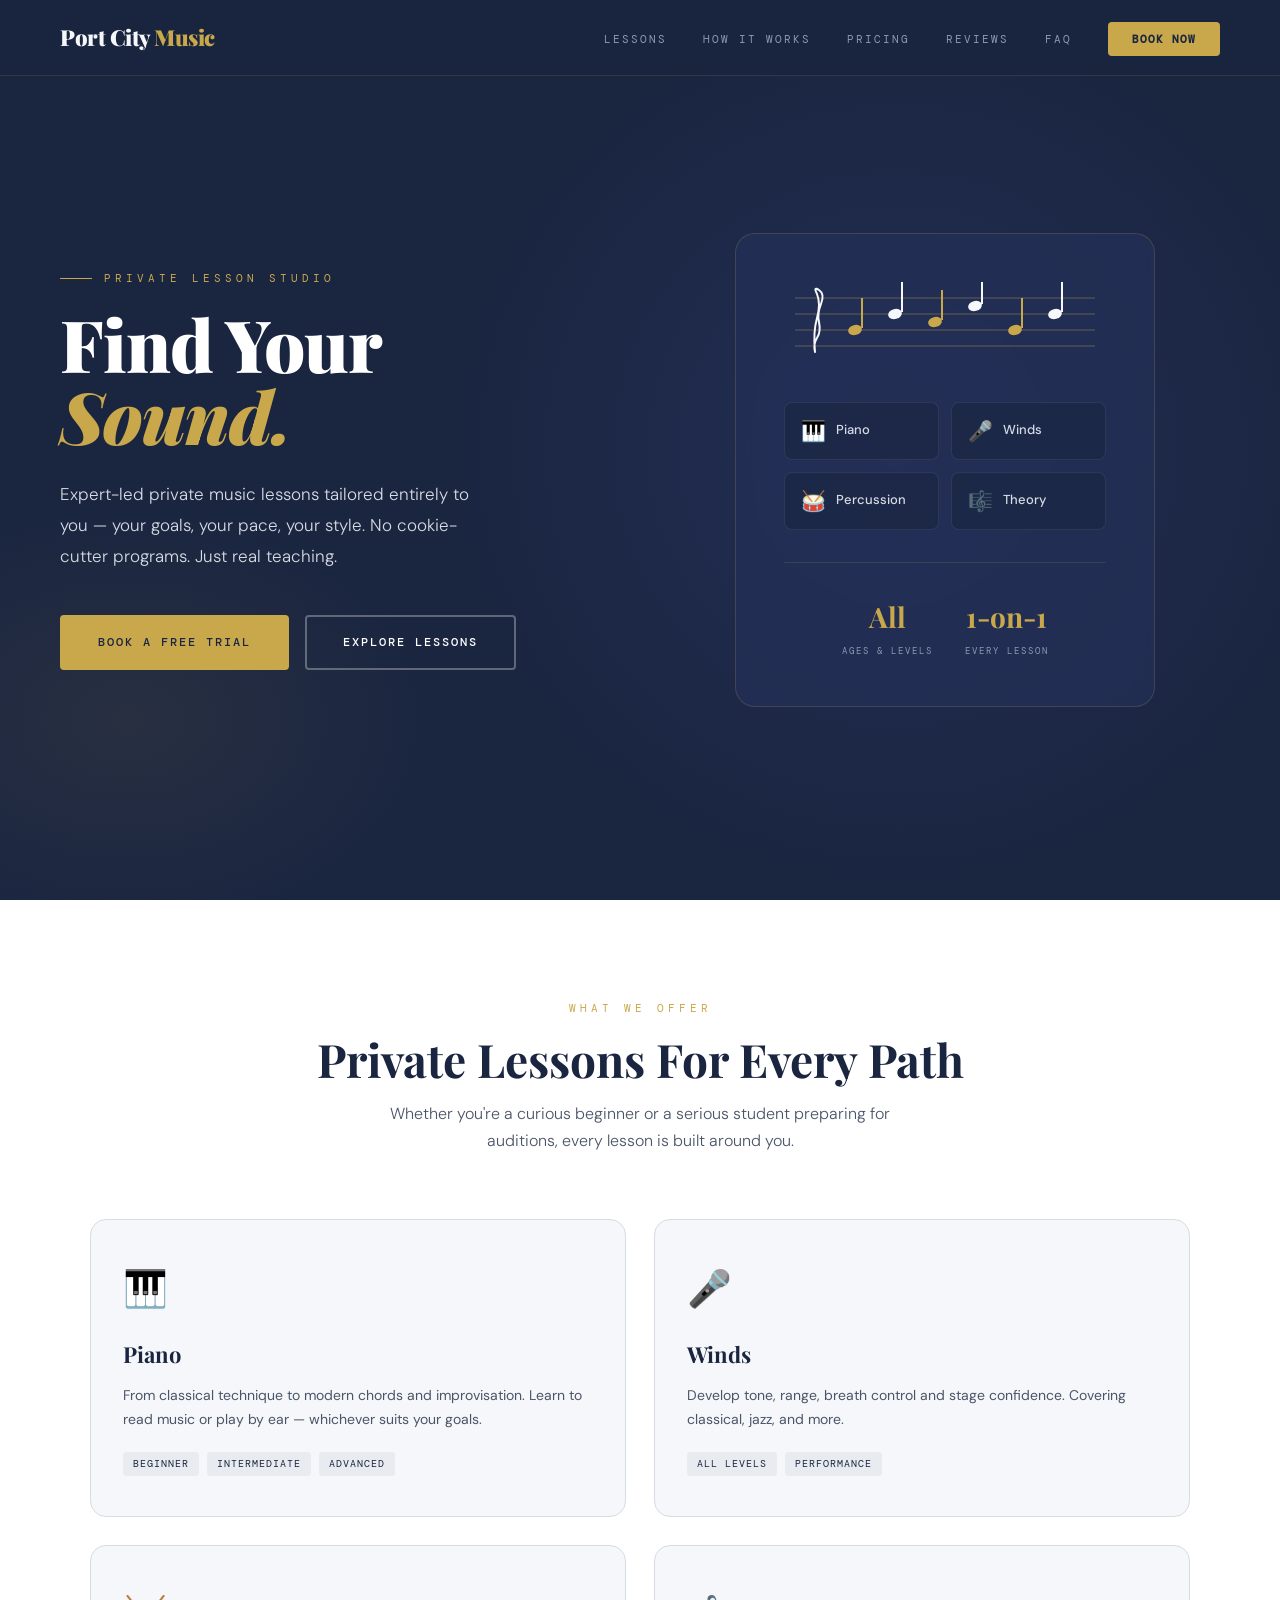
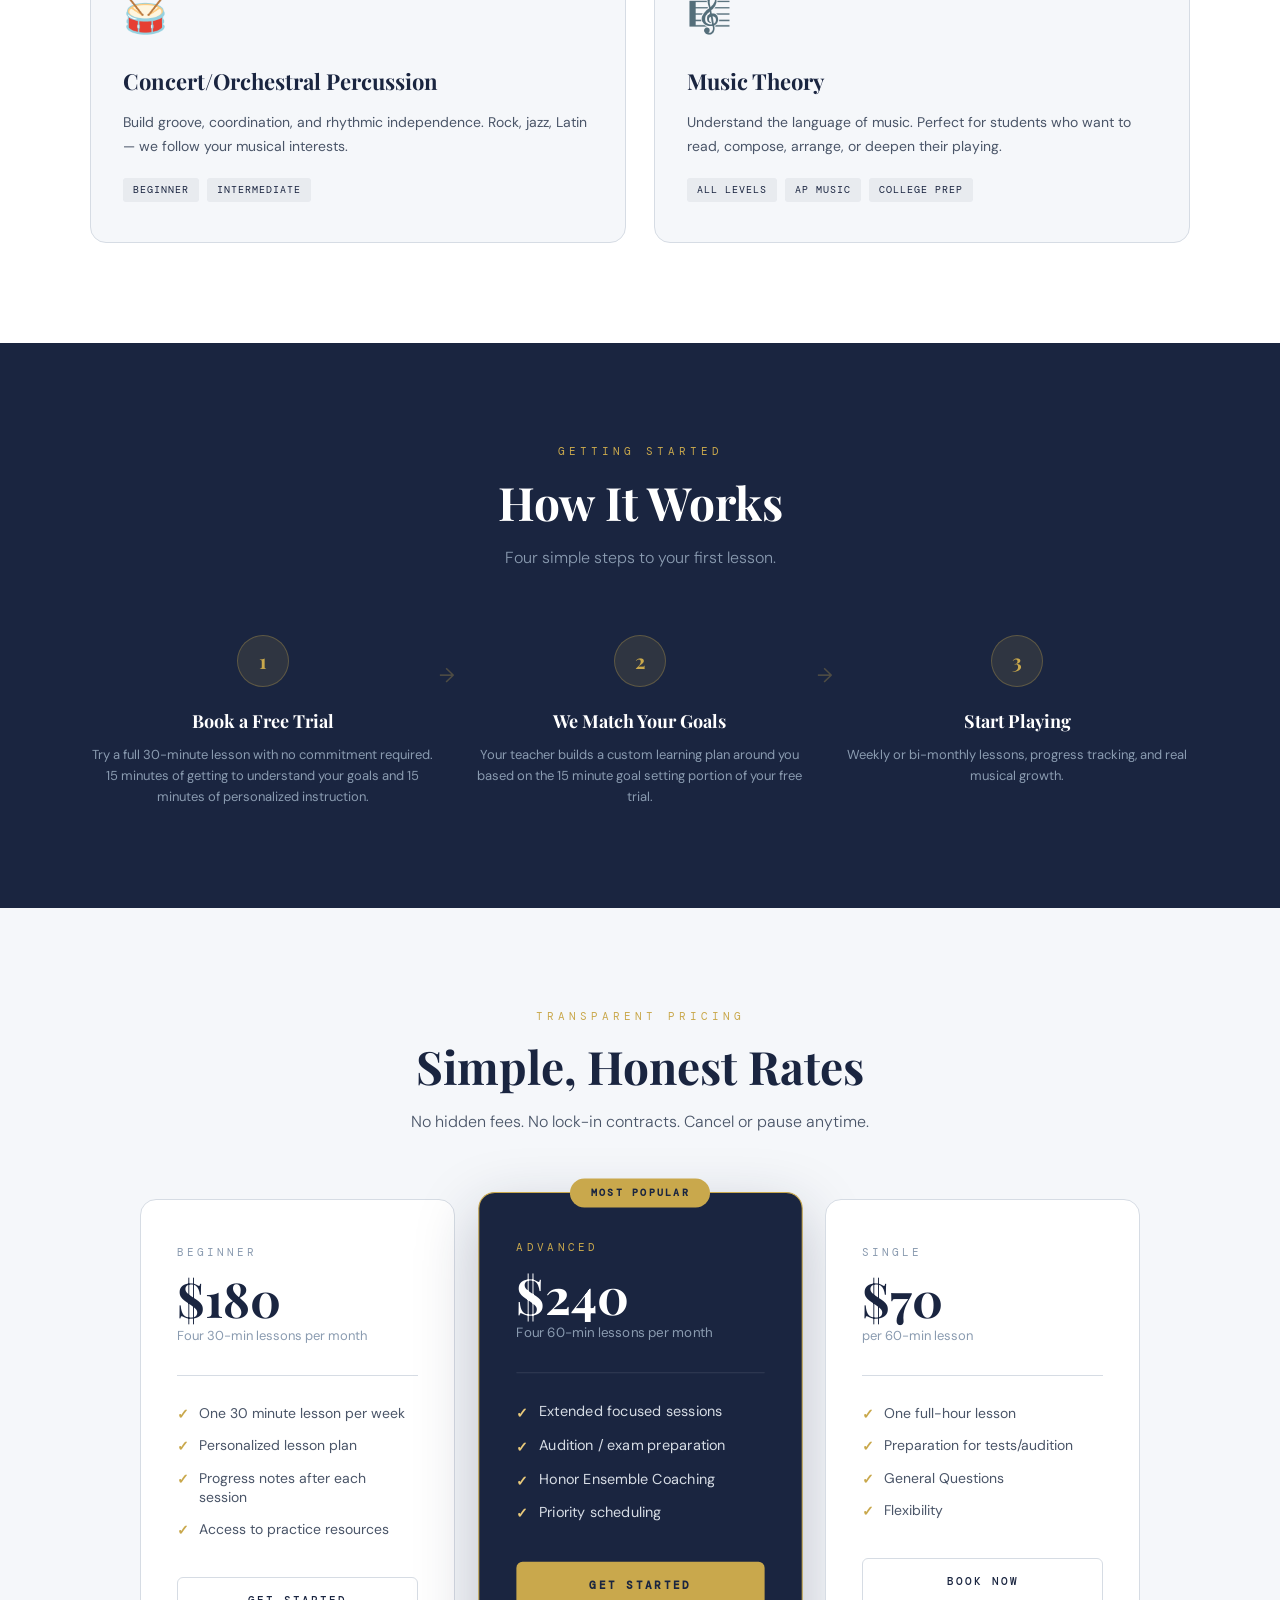
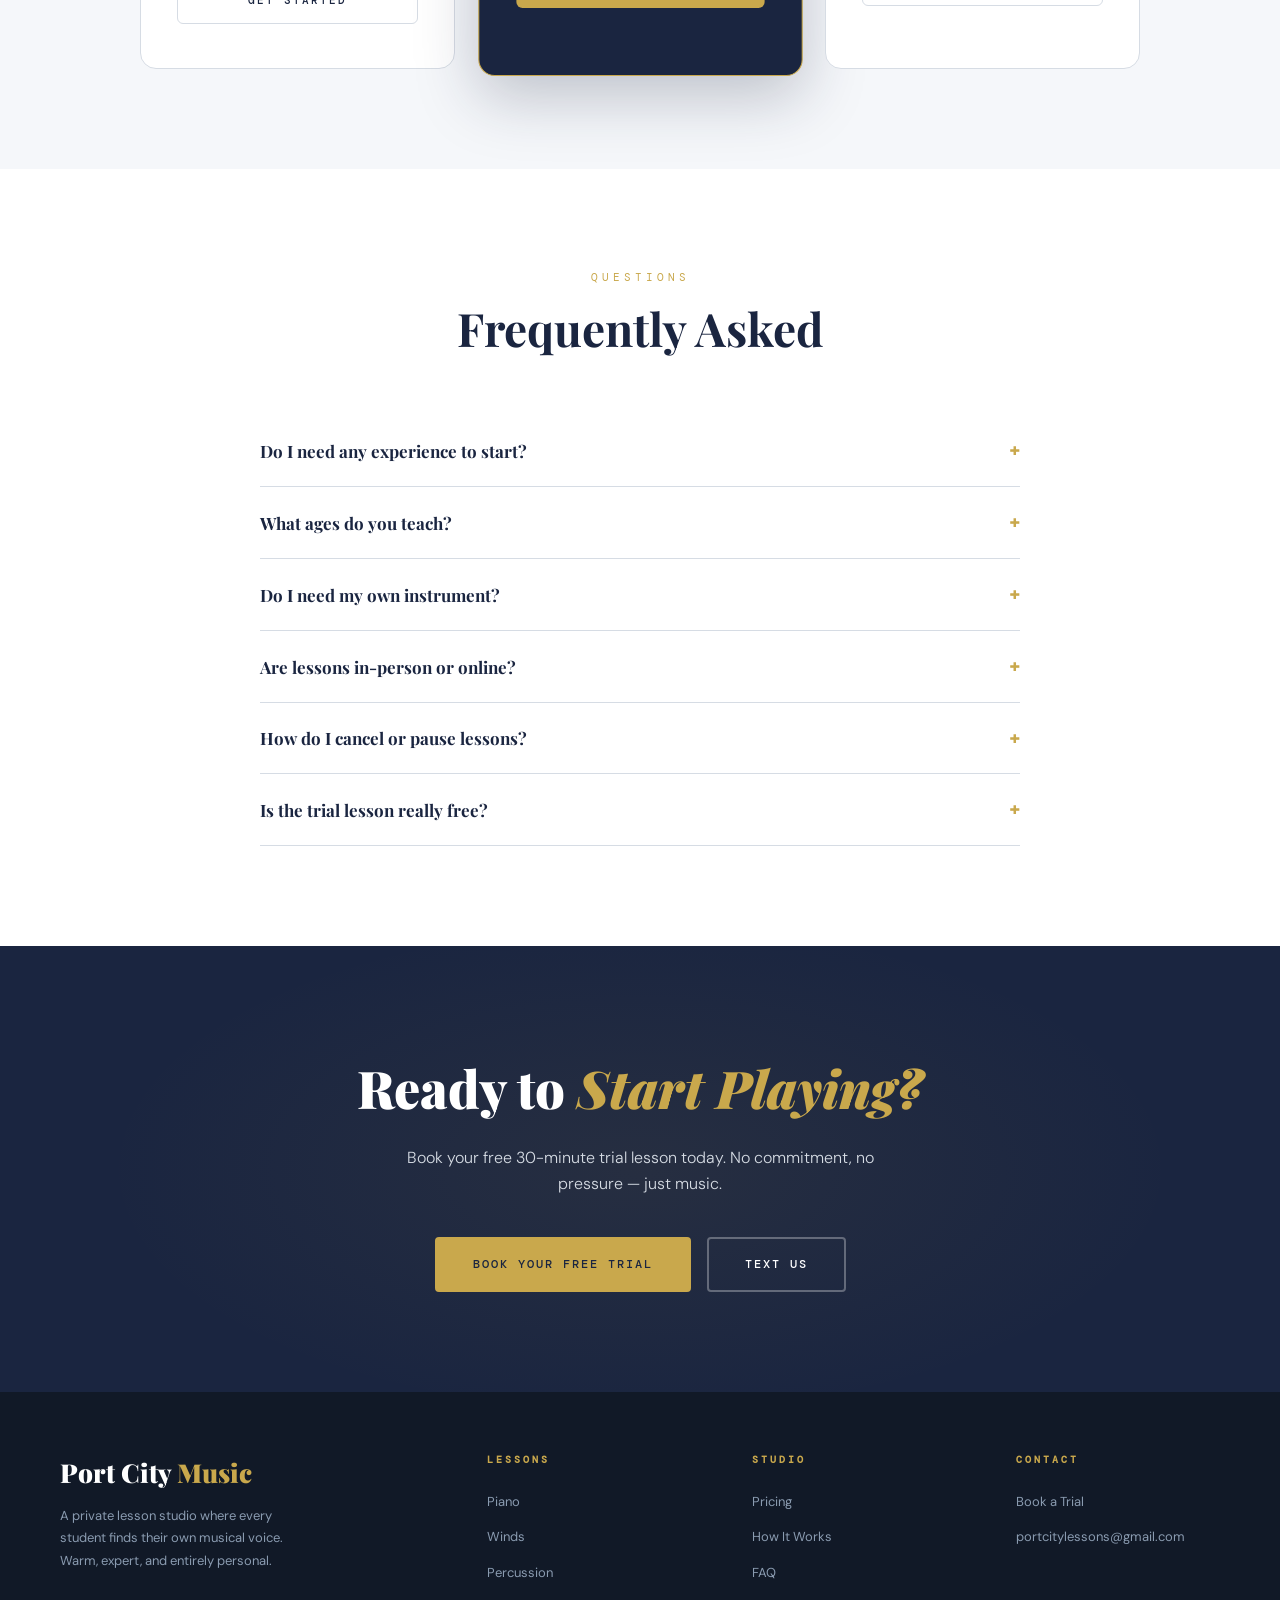
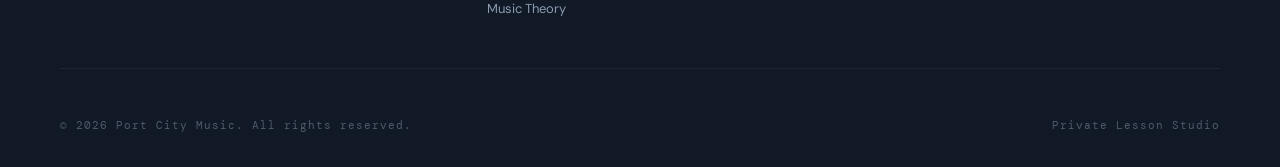
==== index.html @ c26173cb "Update booking link to absolute URL" ====
<!DOCTYPE html>
<html lang="en">
<head>
<meta charset="UTF-8">
<meta name="viewport" content="width=device-width, initial-scale=1.0">
<title>Port City Music — Private Lesson Studio</title>
<link href="https://fonts.googleapis.com/css2?family=Playfair+Display:ital,wght@0,400;0,700;0,900;1,400;1,700&family=DM+Sans:wght@300;400;500;600&family=DM+Mono:wght@400;500&display=swap" rel="stylesheet">
<style>
  :root {
    --navy:    #1A2540;
    --navy-mid:#243058;
    --charcoal:#2E3440;
    --gray:    #4A5568;
    --silver:  #8A9BB0;
    --smoke:   #D6DCE4;
    --white:   #F5F7FA;
    --pure:    #FFFFFF;
    --gold:    #C9A84C;
    --gold-lt: #E8C97A;
  }

  * { margin:0; padding:0; box-sizing:border-box; }

  html { scroll-behavior: smooth; }

  body {
    background: var(--white);
    color: var(--charcoal);
    font-family: 'DM Sans', sans-serif;
    line-height: 1.6;
    overflow-x: hidden;
  }

  /* ── NAV ── */
  nav {
    position: fixed;
    top: 0;
    left: 0;
    right: 0;
    z-index: 100;
    padding: 20px 60px;
    display: flex;
    align-items: center;
    justify-content: space-between;
    background: rgba(26,37,64,0.96);
    backdrop-filter: blur(12px);
    border-bottom: 1px solid rgba(201,168,76,0.15);
    transition: padding 0.3s;
  }

  .nav-logo {
    font-family: 'Playfair Display', serif;
    font-size: 22px;
    font-weight: 900;
    color: var(--white);
    text-decoration: none;
    letter-spacing: -0.5px;
  }

  .nav-logo span { color: var(--gold); }

  .nav-links {
    display: flex;
    gap: 36px;
    list-style: none;
  }

  .nav-links a {
    font-family: 'DM Mono', monospace;
    font-size: 11px;
    letter-spacing: 2px;
    text-transform: uppercase;
    color: var(--silver);
    text-decoration: none;
    transition: color 0.2s;
  }

  .nav-links a:hover { color: var(--gold); }

  .nav-cta {
    background: var(--gold);
    color: var(--navy) !important;
    padding: 10px 24px;
    border-radius: 4px;
    font-weight: 600 !important;
    letter-spacing: 1px !important;
    transition: background 0.2s !important;
  }

  .nav-cta:hover { background: var(--gold-lt) !important; color: var(--navy) !important; }

  /* ── HERO ── */
  .hero {
    min-height: 100vh;
    background: var(--navy);
    display: grid;
    grid-template-columns: 1fr 1fr;
    align-items: center;
    padding: 120px 60px 80px;
    position: relative;
    overflow: hidden;
    gap: 60px;
  }

  .hero::before {
    content: '';
    position: absolute;
    inset: 0;
    background:
      radial-gradient(ellipse 50% 70% at 70% 50%, rgba(36,48,88,0.9) 0%, transparent 70%),
      radial-gradient(ellipse 40% 40% at 10% 80%, rgba(201,168,76,0.08) 0%, transparent 60%);
    pointer-events: none;
  }

  .hero-content { position: relative; z-index: 2; }

  .hero-eyebrow {
    font-family: 'DM Mono', monospace;
    font-size: 11px;
    letter-spacing: 4px;
    text-transform: uppercase;
    color: var(--gold);
    margin-bottom: 20px;
    display: flex;
    align-items: center;
    gap: 12px;
  }

  .hero-eyebrow::before {
    content: '';
    display: inline-block;
    width: 32px;
    height: 1px;
    background: var(--gold);
  }

  .hero-title {
    font-family: 'Playfair Display', serif;
    font-size: 72px;
    font-weight: 900;
    color: var(--pure);
    line-height: 1.0;
    margin-bottom: 28px;
    letter-spacing: -1px;
  }

  .hero-title em {
    font-style: italic;
    color: var(--gold);
  }

  .hero-subtitle {
    font-size: 17px;
    color: var(--smoke);
    font-weight: 300;
    line-height: 1.8;
    margin-bottom: 44px;
    max-width: 420px;
  }

  .hero-buttons {
    display: flex;
    gap: 16px;
    align-items: center;
    flex-wrap: wrap;
  }

  .btn-primary {
    background: var(--gold);
    color: var(--navy);
    padding: 16px 36px;
    border-radius: 4px;
    font-family: 'DM Mono', monospace;
    font-size: 12px;
    letter-spacing: 2px;
    text-transform: uppercase;
    font-weight: 500;
    text-decoration: none;
    transition: all 0.2s;
    border: 2px solid var(--gold);
  }

  .btn-primary:hover {
    background: var(--gold-lt);
    border-color: var(--gold-lt);
    transform: translateY(-2px);
    box-shadow: 0 8px 24px rgba(201,168,76,0.3);
  }

  .btn-outline {
    background: transparent;
    color: var(--pure);
    padding: 16px 36px;
    border-radius: 4px;
    font-family: 'DM Mono', monospace;
    font-size: 12px;
    letter-spacing: 2px;
    text-transform: uppercase;
    font-weight: 500;
    text-decoration: none;
    border: 2px solid rgba(255,255,255,0.3);
    transition: all 0.2s;
  }

  .btn-outline:hover {
    border-color: var(--white);
    background: rgba(255,255,255,0.06);
  }

  /* Hero visual side */
  .hero-visual {
    position: relative;
    z-index: 2;
    display: flex;
    align-items: center;
    justify-content: center;
  }

  .hero-instrument-card {
    background: rgba(36,48,88,0.7);
    border: 1px solid rgba(201,168,76,0.2);
    border-radius: 20px;
    padding: 48px;
    backdrop-filter: blur(8px);
    text-align: center;
    max-width: 420px;
    width: 100%;
  }

  .staff-visual {
    margin: 0 auto 32px;
    width: 100%;
    max-width: 300px;
  }

  .instrument-list {
    display: grid;
    grid-template-columns: 1fr 1fr;
    gap: 12px;
    text-align: left;
  }

  .instrument-item {
    display: flex;
    align-items: center;
    gap: 10px;
    padding: 12px 16px;
    background: rgba(26,37,64,0.6);
    border-radius: 8px;
    border: 1px solid rgba(138,155,176,0.15);
  }

  .instrument-icon {
    font-size: 20px;
  }

  .instrument-name {
    font-family: 'DM Sans', sans-serif;
    font-size: 13px;
    font-weight: 500;
    color: var(--smoke);
  }

  .hero-stats {
    display: flex;
    gap: 32px;
    margin-top: 32px;
    padding-top: 32px;
    border-top: 1px solid rgba(201,168,76,0.15);
    justify-content: center;
  }

  .stat { text-align: center; }
  .stat-num {
    font-family: 'Playfair Display', serif;
    font-size: 28px;
    font-weight: 700;
    color: var(--gold);
  }
  .stat-label {
    font-family: 'DM Mono', monospace;
    font-size: 9px;
    letter-spacing: 2px;
    text-transform: uppercase;
    color: var(--silver);
    margin-top: 4px;
  }

  /* ── LESSONS SECTION ── */
  .lessons {
    padding: 100px 60px;
    background: var(--pure);
  }

  .section-header {
    text-align: center;
    margin-bottom: 64px;
  }

  .section-eyebrow {
    font-family: 'DM Mono', monospace;
    font-size: 11px;
    letter-spacing: 4px;
    text-transform: uppercase;
    color: var(--gold);
    margin-bottom: 16px;
  }

  .section-title {
    font-family: 'Playfair Display', serif;
    font-size: 46px;
    font-weight: 700;
    color: var(--navy);
    line-height: 1.1;
  }

  .section-sub {
    margin-top: 16px;
    font-size: 16px;
    color: var(--gray);
    font-weight: 300;
    max-width: 500px;
    margin-left: auto;
    margin-right: auto;
    line-height: 1.7;
  }

  .lessons-grid {
    display: grid;
    grid-template-columns: repeat(2, 1fr);
    gap: 28px;
    max-width: 1100px;
    margin: 0 auto;
  }

  .lesson-card {
    background: var(--white);
    border-radius: 16px;
    padding: 40px 32px;
    border: 1px solid var(--smoke);
    transition: all 0.3s;
    position: relative;
    overflow: hidden;
  }

  .lesson-card::before {
    content: '';
    position: absolute;
    top: 0;
    left: 0;
    right: 0;
    height: 3px;
    background: linear-gradient(90deg, var(--gold), var(--gold-lt));
    transform: scaleX(0);
    transition: transform 0.3s;
  }

  .lesson-card:hover::before { transform: scaleX(1); }
  .lesson-card:hover {
    box-shadow: 0 16px 48px rgba(26,37,64,0.12);
    transform: translateY(-4px);
  }

  .lesson-icon {
    font-size: 36px;
    margin-bottom: 20px;
    display: block;
  }

  .lesson-title {
    font-family: 'Playfair Display', serif;
    font-size: 22px;
    font-weight: 700;
    color: var(--navy);
    margin-bottom: 12px;
  }

  .lesson-desc {
    font-size: 14px;
    color: var(--gray);
    line-height: 1.7;
    margin-bottom: 20px;
  }

  .lesson-levels {
    display: flex;
    gap: 8px;
    flex-wrap: wrap;
  }

  .level-tag {
    font-family: 'DM Mono', monospace;
    font-size: 10px;
    letter-spacing: 1px;
    padding: 4px 10px;
    background: rgba(26,37,64,0.06);
    color: var(--navy);
    border-radius: 3px;
    text-transform: uppercase;
  }

  /* ── HOW IT WORKS ── */
  .how-it-works {
    background: var(--navy);
    padding: 100px 60px;
  }

  .steps-grid {
    display: grid;
    grid-template-columns: repeat(3, 1fr);
    gap: 32px;
    max-width: 1100px;
    margin: 0 auto;
  }

  .step {
    text-align: center;
    position: relative;
  }

  .step:not(:last-child)::after {
    content: '→';
    position: absolute;
    right: -20px;
    top: 24px;
    color: rgba(201,168,76,0.3);
    font-size: 20px;
  }

  .step-num {
    width: 52px;
    height: 52px;
    background: rgba(201,168,76,0.12);
    border: 1px solid rgba(201,168,76,0.3);
    border-radius: 50%;
    display: flex;
    align-items: center;
    justify-content: center;
    font-family: 'Playfair Display', serif;
    font-size: 20px;
    font-weight: 700;
    color: var(--gold);
    margin: 0 auto 20px;
  }

  .step-title {
    font-family: 'Playfair Display', serif;
    font-size: 18px;
    font-weight: 700;
    color: var(--pure);
    margin-bottom: 10px;
  }

  .step-desc {
    font-size: 13px;
    color: var(--silver);
    line-height: 1.6;
  }

  /* ── PRICING ── */
  .pricing {
    padding: 100px 60px;
    background: var(--white);
  }

  .pricing-grid {
    display: grid;
    grid-template-columns: repeat(3, 1fr);
    gap: 28px;
    max-width: 1000px;
    margin: 0 auto;
  }

  .pricing-card {
    border-radius: 16px;
    padding: 44px 36px;
    border: 1px solid var(--smoke);
    background: var(--pure);
    position: relative;
    transition: all 0.3s;
  }

  .pricing-card.featured {
    background: var(--navy);
    border-color: var(--gold);
    transform: scale(1.03);
    box-shadow: 0 20px 60px rgba(26,37,64,0.25);
  }

  .pricing-badge {
    position: absolute;
    top: -14px;
    left: 50%;
    transform: translateX(-50%);
    background: var(--gold);
    color: var(--navy);
    font-family: 'DM Mono', monospace;
    font-size: 10px;
    letter-spacing: 2px;
    text-transform: uppercase;
    padding: 6px 20px;
    border-radius: 20px;
    font-weight: 600;
    white-space: nowrap;
  }

  .pricing-tier {
    font-family: 'DM Mono', monospace;
    font-size: 11px;
    letter-spacing: 3px;
    text-transform: uppercase;
    margin-bottom: 12px;
  }

  .pricing-card:not(.featured) .pricing-tier { color: var(--silver); }
  .pricing-card.featured .pricing-tier { color: var(--gold); }

  .pricing-price {
    font-family: 'Playfair Display', serif;
    font-size: 48px;
    font-weight: 700;
    line-height: 1;
    margin-bottom: 4px;
  }

  .pricing-card:not(.featured) .pricing-price { color: var(--navy); }
  .pricing-card.featured .pricing-price { color: var(--pure); }

  .pricing-freq {
    font-size: 13px;
    color: var(--silver);
    margin-bottom: 28px;
  }

  .pricing-divider {
    height: 1px;
    margin-bottom: 28px;
  }

  .pricing-card:not(.featured) .pricing-divider { background: var(--smoke); }
  .pricing-card.featured .pricing-divider { background: rgba(255,255,255,0.1); }

  .pricing-features {
    list-style: none;
    margin-bottom: 36px;
    display: flex;
    flex-direction: column;
    gap: 12px;
  }

  .pricing-features li {
    font-size: 14px;
    display: flex;
    gap: 10px;
    align-items: flex-start;
    line-height: 1.4;
  }

  .pricing-card:not(.featured) .pricing-features li { color: var(--gray); }
  .pricing-card.featured .pricing-features li { color: var(--smoke); }

  .pricing-features li::before {
    content: '✓';
    font-weight: 600;
    flex-shrink: 0;
    margin-top: 1px;
  }

  .pricing-card:not(.featured) .pricing-features li::before { color: var(--gold); }
  .pricing-card.featured .pricing-features li::before { color: var(--gold-lt); }

  .btn-pricing-primary {
    display: block;
    text-align: center;
    background: var(--gold);
    color: var(--navy);
    padding: 14px;
    border-radius: 6px;
    font-family: 'DM Mono', monospace;
    font-size: 11px;
    letter-spacing: 2px;
    text-transform: uppercase;
    font-weight: 600;
    text-decoration: none;
    transition: all 0.2s;
  }

  .btn-pricing-primary:hover {
    background: var(--gold-lt);
    transform: translateY(-1px);
  }

  .btn-pricing-outline {
    display: block;
    text-align: center;
    background: transparent;
    color: var(--navy);
    padding: 14px;
    border-radius: 6px;
    border: 1.5px solid var(--smoke);
    font-family: 'DM Mono', monospace;
    font-size: 11px;
    letter-spacing: 2px;
    text-transform: uppercase;
    font-weight: 500;
    text-decoration: none;
    transition: all 0.2s;
  }

  .btn-pricing-outline:hover { border-color: var(--navy); }

  /* ── TESTIMONIALS ── */
  .testimonials {
    background: var(--charcoal);
    padding: 100px 60px;
  }

  .testimonials-grid {
    display: grid;
    grid-template-columns: repeat(3, 1fr);
    gap: 24px;
    max-width: 1100px;
    margin: 0 auto;
  }

  .testimonial {
    background: rgba(255,255,255,0.04);
    border: 1px solid rgba(255,255,255,0.08);
    border-radius: 12px;
    padding: 36px;
  }

  .testimonial-stars {
    color: var(--gold);
    font-size: 14px;
    letter-spacing: 2px;
    margin-bottom: 16px;
  }

  .testimonial-quote {
    font-family: 'Playfair Display', serif;
    font-size: 16px;
    font-style: italic;
    color: var(--smoke);
    line-height: 1.7;
    margin-bottom: 24px;
  }

  .testimonial-author {
    display: flex;
    align-items: center;
    gap: 12px;
  }

  .author-avatar {
    width: 40px;
    height: 40px;
    border-radius: 50%;
    background: rgba(201,168,76,0.2);
    display: flex;
    align-items: center;
    justify-content: center;
    font-family: 'Playfair Display', serif;
    font-size: 16px;
    font-weight: 700;
    color: var(--gold);
    flex-shrink: 0;
  }

  .author-name {
    font-size: 14px;
    font-weight: 600;
    color: var(--pure);
  }

  .author-sub {
    font-size: 12px;
    color: var(--silver);
    margin-top: 2px;
  }

  /* ── FAQ ── */
  .faq {
    padding: 100px 60px;
    background: var(--pure);
  }

  .faq-grid {
    max-width: 760px;
    margin: 0 auto;
    display: flex;
    flex-direction: column;
    gap: 2px;
  }

  .faq-item {
    border-bottom: 1px solid var(--smoke);
  }

  .faq-q {
    padding: 20px 0;
    font-family: 'Playfair Display', serif;
    font-size: 17px;
    font-weight: 700;
    color: var(--navy);
    cursor: pointer;
    display: flex;
    justify-content: space-between;
    align-items: center;
    gap: 16px;
    user-select: none;
  }

  .faq-q .toggle {
    font-family: 'DM Mono', monospace;
    font-size: 18px;
    color: var(--gold);
    flex-shrink: 0;
    transition: transform 0.2s;
  }

  .faq-a {
    font-size: 14px;
    color: var(--gray);
    line-height: 1.8;
    padding-bottom: 20px;
    display: none;
  }

  .faq-item.open .faq-a { display: block; }
  .faq-item.open .toggle { transform: rotate(45deg); }

  /* ── CTA BANNER ── */
  .cta-banner {
    background: var(--navy);
    padding: 100px 60px;
    text-align: center;
    position: relative;
    overflow: hidden;
  }

  .cta-banner::before {
    content: '';
    position: absolute;
    inset: 0;
    background: radial-gradient(ellipse 60% 80% at 50% 50%, rgba(201,168,76,0.07) 0%, transparent 70%);
  }

  .cta-banner h2 {
    font-family: 'Playfair Display', serif;
    font-size: 52px;
    font-weight: 900;
    color: var(--pure);
    margin-bottom: 16px;
    position: relative;
    z-index: 2;
  }

  .cta-banner h2 em { color: var(--gold); font-style: italic; }

  .cta-banner p {
    font-size: 16px;
    color: var(--smoke);
    font-weight: 300;
    margin-bottom: 40px;
    position: relative;
    z-index: 2;
    max-width: 480px;
    margin-left: auto;
    margin-right: auto;
  }

  .cta-banner .cta-buttons {
    display: flex;
    gap: 16px;
    justify-content: center;
    position: relative;
    z-index: 2;
    flex-wrap: wrap;
  }

  /* ── FOOTER ── */
  footer {
    background: #111927;
    padding: 60px 60px 32px;
  }

  .footer-top {
    display: grid;
    grid-template-columns: 1.8fr 1fr 1fr 1fr;
    gap: 60px;
    margin-bottom: 48px;
    padding-bottom: 48px;
    border-bottom: 1px solid rgba(255,255,255,0.06);
  }

  .footer-brand h3 {
    font-family: 'Playfair Display', serif;
    font-size: 26px;
    font-weight: 900;
    color: var(--pure);
    margin-bottom: 12px;
  }

  .footer-brand h3 span { color: var(--gold); }

  .footer-brand p {
    font-size: 13px;
    color: var(--silver);
    line-height: 1.7;
    margin-bottom: 20px;
    max-width: 260px;
  }

  .footer-socials {
    display: flex;
    gap: 12px;
  }

  .social-link {
    width: 36px;
    height: 36px;
    background: rgba(255,255,255,0.05);
    border: 1px solid rgba(255,255,255,0.08);
    border-radius: 6px;
    display: flex;
    align-items: center;
    justify-content: center;
    font-size: 14px;
    text-decoration: none;
    transition: all 0.2s;
    color: var(--silver);
  }

  .social-link:hover {
    background: var(--gold);
    border-color: var(--gold);
    color: var(--navy);
  }

  .footer-col h4 {
    font-family: 'DM Mono', monospace;
    font-size: 10px;
    letter-spacing: 3px;
    text-transform: uppercase;
    color: var(--gold);
    margin-bottom: 20px;
  }

  .footer-col ul {
    list-style: none;
    display: flex;
    flex-direction: column;
    gap: 10px;
  }

  .footer-col ul a {
    font-size: 13px;
    color: var(--silver);
    text-decoration: none;
    transition: color 0.2s;
  }

  .footer-col ul a:hover { color: var(--pure); }

  .footer-bottom {
    display: flex;
    justify-content: space-between;
    align-items: center;
    font-family: 'DM Mono', monospace;
    font-size: 11px;
    color: rgba(138,155,176,0.5);
    letter-spacing: 1px;
  }
</style>
</head>
<body>

<!-- NAV -->
<nav>
  <a class="nav-logo" href="/">Port City <span>Music</span></a>
  <ul class="nav-links">
    <li><a href="#lessons">Lessons</a></li>
    <li><a href="#how">How It Works</a></li>
    <li><a href="#pricing">Pricing</a></li>
    <li><a href="#testimonials">Reviews</a></li>
    <li><a href="#faq">FAQ</a></li>
    <li><a href="booking.html" class="nav-cta">Book Now</a></li>
  </ul>
</nav>

<!-- HERO -->
<section class="hero">
  <div class="hero-content">
    <div class="hero-eyebrow">Private Lesson Studio</div>
    <h1 class="hero-title">Find Your<br><em>Sound.</em></h1>
    <p class="hero-subtitle">
      Expert-led private music lessons tailored entirely to you — your goals, your pace, your style. No cookie-cutter programs. Just real teaching.
    </p>
    <div class="hero-buttons">
      <a href="/booking" class="btn-primary">Book a Free Trial</a>
      <a href="#lessons" class="btn-outline">Explore Lessons</a>
    </div>
  </div>

  <div class="hero-visual">
    <div class="hero-instrument-card">
      <svg class="staff-visual" viewBox="0 0 300 80" fill="none">
        <line x1="0" y1="16" x2="300" y2="16" stroke="#C9A84C" stroke-width="1" opacity="0.4"/>
        <line x1="0" y1="32" x2="300" y2="32" stroke="#C9A84C" stroke-width="1" opacity="0.4"/>
        <line x1="0" y1="48" x2="300" y2="48" stroke="#C9A84C" stroke-width="1" opacity="0.4"/>
        <line x1="0" y1="64" x2="300" y2="64" stroke="#C9A84C" stroke-width="1" opacity="0.4"/>
        <!-- Treble clef simplified -->
        <path d="M20 70 Q18 50 22 36 Q26 22 22 12 Q18 4 24 8 Q30 12 26 22 Q22 32 24 40 Q26 50 22 56 Q18 62 20 70" stroke="#F5F7FA" stroke-width="2" fill="none" stroke-linecap="round"/>
        <!-- Notes -->
        <ellipse cx="60" cy="48" rx="7" ry="5" fill="#C9A84C" transform="rotate(-15 60 48)"/>
        <line x1="67" y1="46" x2="67" y2="16" stroke="#C9A84C" stroke-width="2"/>
        <ellipse cx="100" cy="32" rx="7" ry="5" fill="#F5F7FA" transform="rotate(-15 100 32)"/>
        <line x1="107" y1="30" x2="107" y2="0" stroke="#F5F7FA" stroke-width="2"/>
        <ellipse cx="140" cy="40" rx="7" ry="5" fill="#C9A84C" transform="rotate(-15 140 40)"/>
        <line x1="147" y1="38" x2="147" y2="8" stroke="#C9A84C" stroke-width="2"/>
        <ellipse cx="180" cy="24" rx="7" ry="5" fill="#F5F7FA" transform="rotate(-15 180 24)"/>
        <line x1="187" y1="22" x2="187" y2="-8" stroke="#F5F7FA" stroke-width="2"/>
        <ellipse cx="220" cy="48" rx="7" ry="5" fill="#C9A84C" transform="rotate(-15 220 48)"/>
        <line x1="227" y1="46" x2="227" y2="16" stroke="#C9A84C" stroke-width="2"/>
        <ellipse cx="260" cy="32" rx="7" ry="5" fill="#F5F7FA" transform="rotate(-15 260 32)"/>
        <line x1="267" y1="30" x2="267" y2="0" stroke="#F5F7FA" stroke-width="2"/>
      </svg>

      <div class="instrument-list">
        <div class="instrument-item"><span class="instrument-icon">🎹</span><span class="instrument-name">Piano</span></div>
        <div class="instrument-item"><span class="instrument-icon">🎤</span><span class="instrument-name">Winds</span></div>
        <div class="instrument-item"><span class="instrument-icon">🥁</span><span class="instrument-name">Percussion</span></div>
        <div class="instrument-item"><span class="instrument-icon">🎼</span><span class="instrument-name">Theory</span></div>
      </div>

      <div class="hero-stats">
        <div class="stat">
          <div class="stat-num">All</div>
          <div class="stat-label">Ages & Levels</div>
        </div>
        <div class="stat">
          <div class="stat-num">1-on-1</div>
          <div class="stat-label">Every Lesson</div>
        </div>
      </div>
    </div>
  </div>
</section>

<!-- LESSONS -->
<section id="lessons" class="lessons">
  <div class="section-header">
    <div class="section-eyebrow">What we offer</div>
    <h2 class="section-title">Private Lessons For Every Path</h2>
    <p class="section-sub">Whether you're a curious beginner or a serious student preparing for auditions, every lesson is built around you.</p>
  </div>

  <div class="lessons-grid">
    <div class="lesson-card">
      <span class="lesson-icon">🎹</span>
      <div class="lesson-title">Piano</div>
      <p class="lesson-desc">From classical technique to modern chords and improvisation. Learn to read music or play by ear — whichever suits your goals.</p>
      <div class="lesson-levels">
        <span class="level-tag">Beginner</span>
        <span class="level-tag">Intermediate</span>
        <span class="level-tag">Advanced</span>
      </div>
    </div>
    <div class="lesson-card">
      <span class="lesson-icon">🎤</span>
      <div class="lesson-title">Winds</div>
      <p class="lesson-desc">Develop tone, range, breath control and stage confidence. Covering classical, jazz, and more.</p>
      <div class="lesson-levels">
        <span class="level-tag">All Levels</span>
        <span class="level-tag">Performance</span>
      </div>
    </div>
    <div class="lesson-card">
      <span class="lesson-icon">🥁</span>
      <div class="lesson-title">Concert/Orchestral Percussion</div>
      <p class="lesson-desc">Build groove, coordination, and rhythmic independence. Rock, jazz, Latin — we follow your musical interests.</p>
      <div class="lesson-levels">
        <span class="level-tag">Beginner</span>
        <span class="level-tag">Intermediate</span>
      </div>
    </div>
    <div class="lesson-card">
      <span class="lesson-icon">🎼</span>
      <div class="lesson-title">Music Theory</div>
      <p class="lesson-desc">Understand the language of music. Perfect for students who want to read, compose, arrange, or deepen their playing.</p>
      <div class="lesson-levels">
        <span class="level-tag">All Levels</span>
        <span class="level-tag">AP Music</span>
        <span class="level-tag">College Prep</span>
      </div>
    </div>
  </div>
</section>

<!-- HOW IT WORKS -->
<section id="how" class="how-it-works">
  <div class="section-header">
    <div class="section-eyebrow" style="color:var(--gold);">Getting started</div>
    <h2 class="section-title" style="color:var(--pure);">How It Works</h2>
    <p class="section-sub" style="color:var(--silver);">Four simple steps to your first lesson.</p>
  </div>

  <div class="steps-grid">
    <div class="step">
      <div class="step-num">1</div>
      <div class="step-title">Book a Free Trial</div>
      <p class="step-desc">Try a full 30-minute lesson with no commitment required. 15 minutes of getting to understand your goals and 15 minutes of personalized instruction.</p>
    </div>
    <div class="step">
      <div class="step-num">2</div>
      <div class="step-title">We Match Your Goals</div>
      <p class="step-desc">Your teacher builds a custom learning plan around you based on the 15 minute goal setting portion of your free trial.</p>
    </div>
    <div class="step">
      <div class="step-num">3</div>
      <div class="step-title">Start Playing</div>
      <p class="step-desc">Weekly or bi-monthly lessons, progress tracking, and real musical growth.</p>
    </div>
  </div>
</section>

<!-- PRICING -->
<section id="pricing" class="pricing">
  <div class="section-header">
    <div class="section-eyebrow">Transparent pricing</div>
    <h2 class="section-title">Simple, Honest Rates</h2>
    <p class="section-sub">No hidden fees. No lock-in contracts. Cancel or pause anytime.</p>
  </div>

  <div class="pricing-grid">
    <div class="pricing-card">
      <div class="pricing-tier">Beginner</div>
      <div class="pricing-price">$180</div>
      <div class="pricing-freq">Four 30-min lessons per month</div>
      <div class="pricing-divider"></div>
      <ul class="pricing-features">
        <li>One 30 minute lesson per week</li>
        <li>Personalized lesson plan</li>
        <li>Progress notes after each session</li>
        <li>Access to practice resources</li>
      </ul>
      <a href="file:///Users/karludang/Desktop/UM%20Brand%20and%20Marketing/files/udang-music-booking.html" class="btn-pricing-outline">Get Started</a>
    </div>

    <div class="pricing-card featured">
      <div class="pricing-badge">Most Popular</div>
      <div class="pricing-tier">Advanced</div>
      <div class="pricing-price">$240</div>
      <div class="pricing-freq">Four 60-min lessons per month</div>
      <div class="pricing-divider"></div>
      <ul class="pricing-features">
        <li>Extended focused sessions</li>
        <li>Audition / exam preparation</li>
        <li>Honor Ensemble Coaching</li>
        <li>Priority scheduling</li>
      </ul>
      <a href="file:///Users/karludang/Desktop/UM%20Brand%20and%20Marketing/files/udang-music-booking.html" class="btn-pricing-primary">Get Started</a>
    </div>

    <div class="pricing-card">
      
      <div class="pricing-tier">Single</div>
      <div class="pricing-price">$70</div>
      <div class="pricing-freq">per 60-min lesson</div>
      <div class="pricing-divider"></div>
      <ul class="pricing-features">
        <li>One full-hour lesson</li>
        <li>Preparation for tests/audition</li>
        <li>General Questions</li>
        <li>Flexibility </li>
      </ul>
      <a href="file:///Users/karludang/Desktop/UM%20Brand%20and%20Marketing/files/udang-music-booking.html" class="btn-pricing-outline">Book Now</a>
      
    </div>
  </div>
</section>

<!-- TESTIMONIALS -->
 <!--
<section id="testimonials" class="testimonials">
  <div class="section-header">
    <div class="section-eyebrow" style="color:var(--gold);">Student stories</div>
    <h2 class="section-title" style="color:var(--pure);">What Students Say</h2>
  </div>

  <div class="testimonials-grid">
    <div class="testimonial">
      <div class="testimonial-stars">★★★★★</div>
      <p class="testimonial-quote">"I tried group lessons at two other places and never clicked. Here, my teacher actually listened to what I wanted to learn. Three months in and I'm already playing songs I love."</p>
      <div class="testimonial-author">
        <div class="author-avatar">M</div>
        <div>
          <div class="author-name">Maria T.</div>
          <div class="author-sub">Piano · 8 months</div>
        </div>
      </div>
    </div>

    <div class="testimonial">
      <div class="testimonial-stars">★★★★★</div>
      <p class="testimonial-quote">"My son was nervous to start guitar. After his first trial lesson, he came home and practiced for an hour without being asked. That says everything."</p>
      <div class="testimonial-author">
        <div class="author-avatar">J</div>
        <div>
          <div class="author-name">James R.</div>
          <div class="author-sub">Guitar · Parent of student</div>
        </div>
      </div>
    </div>

    <div class="testimonial">
      <div class="testimonial-stars">★★★★★</div>
      <p class="testimonial-quote">"I'm 54 and always wanted to sing. Port City Music made me feel like it was never too late. My teacher is patient, skilled, and genuinely encouraging."</p>
      <div class="testimonial-author">
        <div class="author-avatar">S</div>
        <div>
          <div class="author-name">Sandra K.</div>
          <div class="author-sub">Voice · 6 months</div>
        </div>
      </div>
    </div>
  </div>
</section>
-->
<!-- FAQ -->
<section id="faq" class="faq">
  <div class="section-header">
    <div class="section-eyebrow">Questions</div>
    <h2 class="section-title">Frequently Asked</h2>
  </div>

  <div class="faq-grid">
    <div class="faq-item">
      <div class="faq-q" onclick="toggleFaq(this)">Do I need any experience to start? <span class="toggle">+</span></div>
      <div class="faq-a">Not at all. Many students come in as complete beginners. We love working with new players — there are no bad habits to unlearn and the progress comes quickly.</div>
    </div>
    <div class="faq-item">
      <div class="faq-q" onclick="toggleFaq(this)">What ages do you teach? <span class="toggle">+</span></div>
      <div class="faq-a">We teach students of all ages — from children (8+) to adults. There is no upper age limit and it is truly never too late to start learning music.</div>
    </div>
    <div class="faq-item">
      <div class="faq-q" onclick="toggleFaq(this)">Do I need my own instrument? <span class="toggle">+</span></div>
      <div class="faq-a">Yes, you will need to have your own instrument for lessons. Do you need help finding one? We can help direct you in the right direction within many options. </div>
    </div>
    <div class="faq-item">
      <div class="faq-q" onclick="toggleFaq(this)">Are lessons in-person or online? <span class="toggle">+</span></div>
      <div class="faq-a">We offer both. In-person lessons take place in Stockton and are recommended. Online lessons are conducted over Zoom, Google Meet or FaceTime video calls should you prefer.</div>
    </div>
    <div class="faq-item">
      <div class="faq-q" onclick="toggleFaq(this)">How do I cancel or pause lessons? <span class="toggle">+</span></div>
      <div class="faq-a">Just let us know 72 hours in advance and the lesson can be rescheduled. We don't believe in locking people into contracts. Life happens — we get it. You can pause for up to 4 weeks. Lessons cancelled within 72 hours of scheduled lesson time will have a $25 cancellation fee and will not be rescheduled</div>
    </div>
    <div class="faq-item">
      <div class="faq-q" onclick="toggleFaq(this)">Is the trial lesson really free? <span class="toggle">+</span></div>
      <div class="faq-a">Yes, completely free with no commitment. We offer a free 30-minute introductory lesson so you can meet your teacher, get a feel for the environment, and make sure it's the right fit before you spend anything.</div>
    </div>
  </div>
</section>

<!-- CTA BANNER -->
<section id="book" class="cta-banner">
  <h2>Ready to <em>Start Playing?</em></h2>
  <p>Book your free 30-minute trial lesson today. No commitment, no pressure — just music.</p>
  <div class="cta-buttons">
    <a href="booking.html" class="btn-primary">Book Your Free Trial</a>
    <a href="tel:+12096012822" class="btn-outline">Text Us</a>
  </div>
</section>

<!-- FOOTER -->
<footer>
  <div class="footer-top">
    <div class="footer-brand">
      <h3>Port City <span>Music</span></h3>
      <p>A private lesson studio where every student finds their own musical voice. Warm, expert, and entirely personal.</p>
    <!--  
      <div class="footer-socials">
        <a href="#" class="social-link">📷</a>
        <a href="#" class="social-link">📘</a>
        <a href="#" class="social-link">▶️</a>
        <a href="#" class="social-link">🎵</a>
      </div>
    -->
    </div>
    <div class="footer-col">
      <h4>Lessons</h4>
      <ul>
        <li><a href="booking.html">Piano</a></li>
        <li><a href="booking.html">Winds</a></li>
        <li><a href="booking.html">Percussion</a></li>
        <li><a href="booking.html">Music Theory</a></li>
      </ul>
    </div>
    <div class="footer-col">
      <h4>Studio</h4>
      <ul>
        <li><a href="#pricing">Pricing</a></li>
        <li><a href="#how">How It Works</a></li>
        <li><a href="#faq">FAQ</a></li>
      </ul>
    </div>
    <div class="footer-col">
      <h4>Contact</h4>
      <ul>
        <li><a href="booking.html">Book a Trial</a></li>
        <li><a href="#">portcitylessons@gmail.com</a></li>
      <!--  
        <li><a href="#">(555) 123-4567</a></li>
        <li><a href="#">Instagram</a></li>
        <li><a href="#">Facebook</a></li>
      -->
      </ul>
    </div>
  </div>
  <div class="footer-bottom">
    <span>© 2026 Port City Music. All rights reserved.</span>
    <span>Private Lesson Studio</span>
  </div>
</footer>

<script>
  function toggleFaq(el) {
    const item = el.parentElement;
    item.classList.toggle('open');
  }
</script>

</body>
</html>
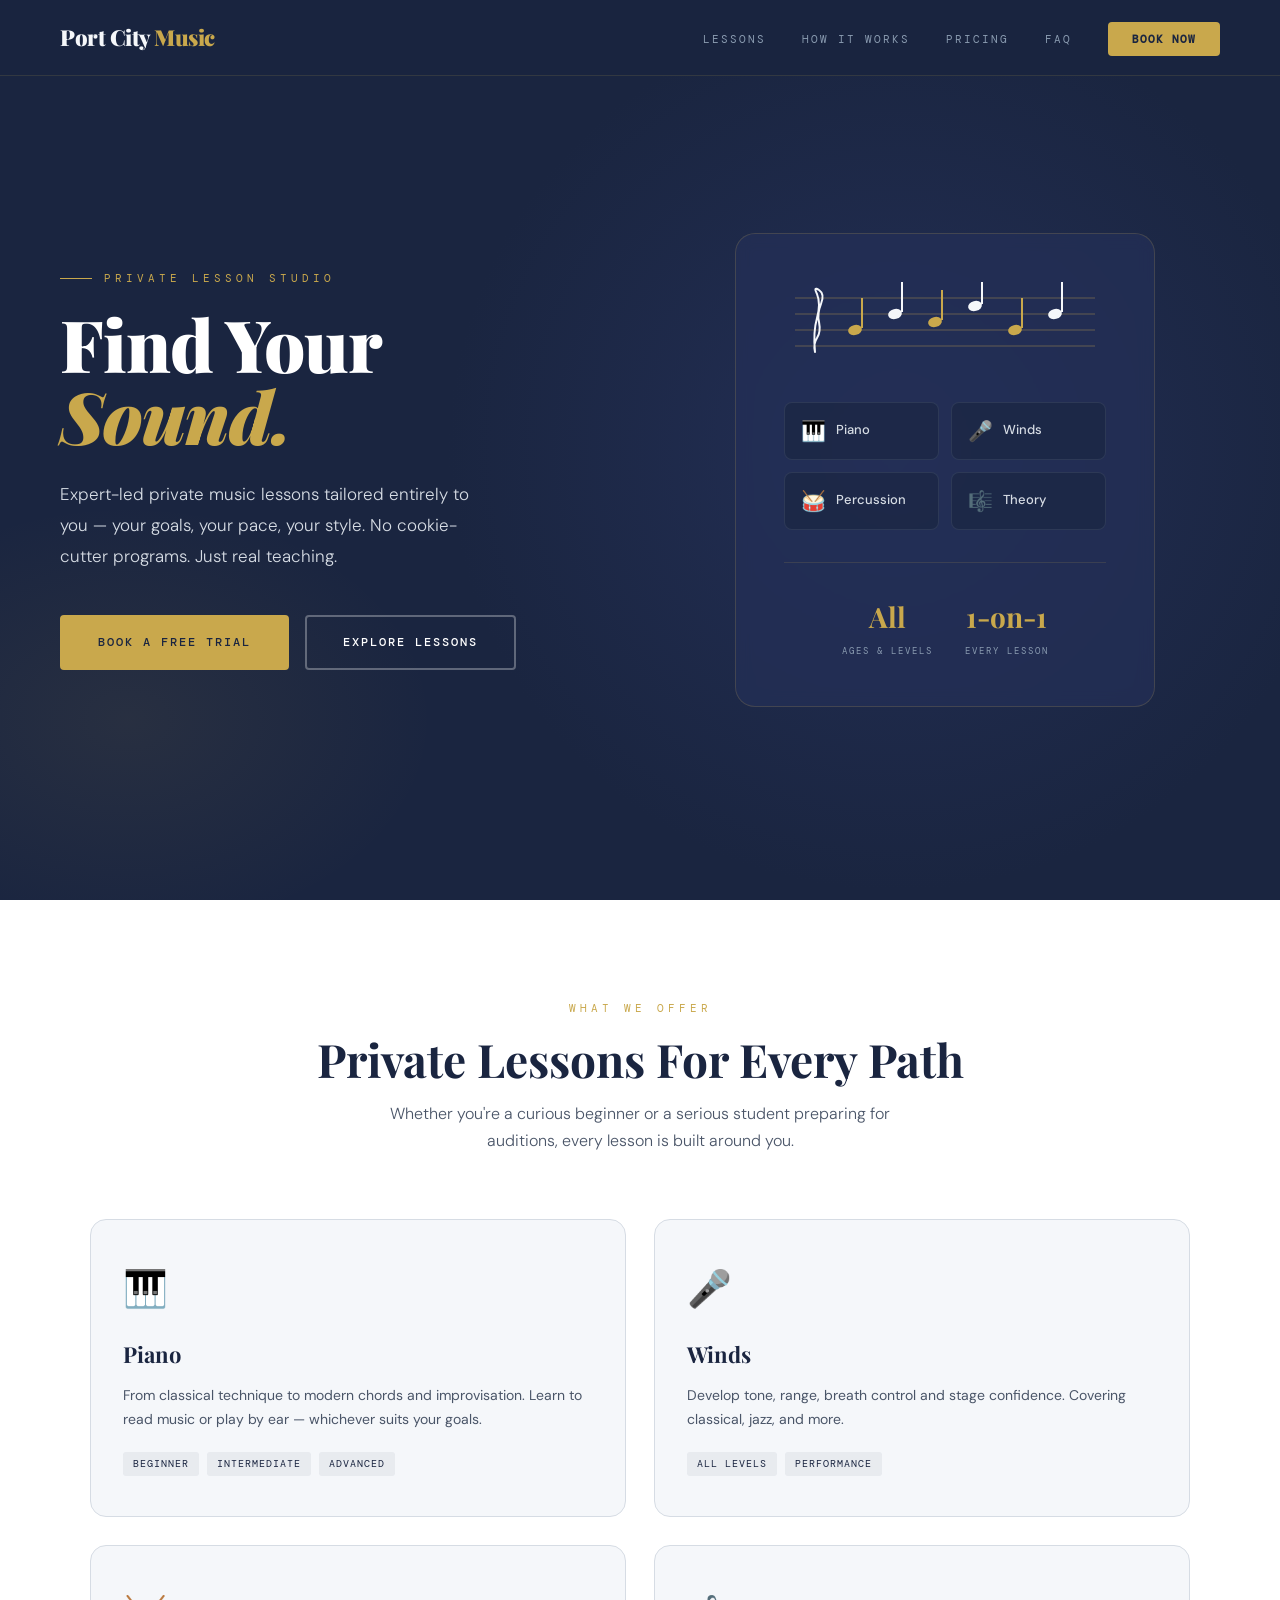
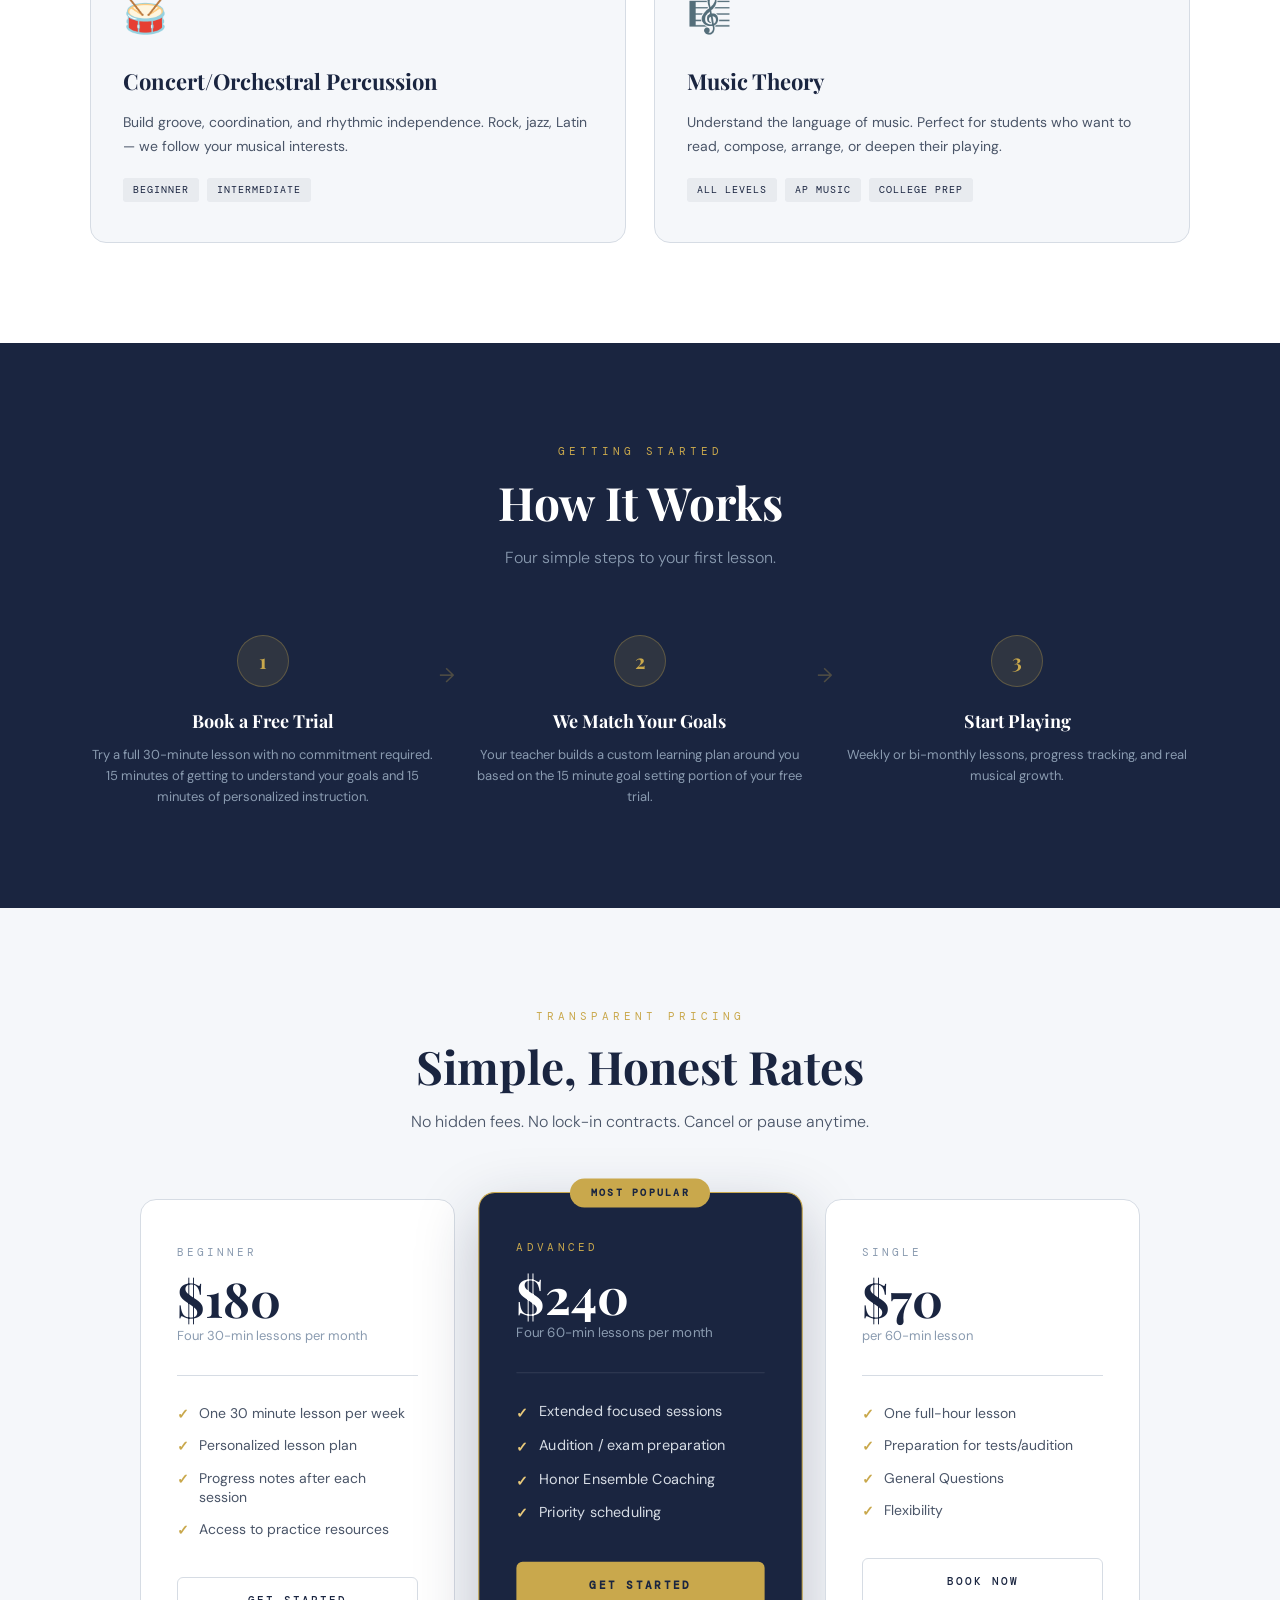
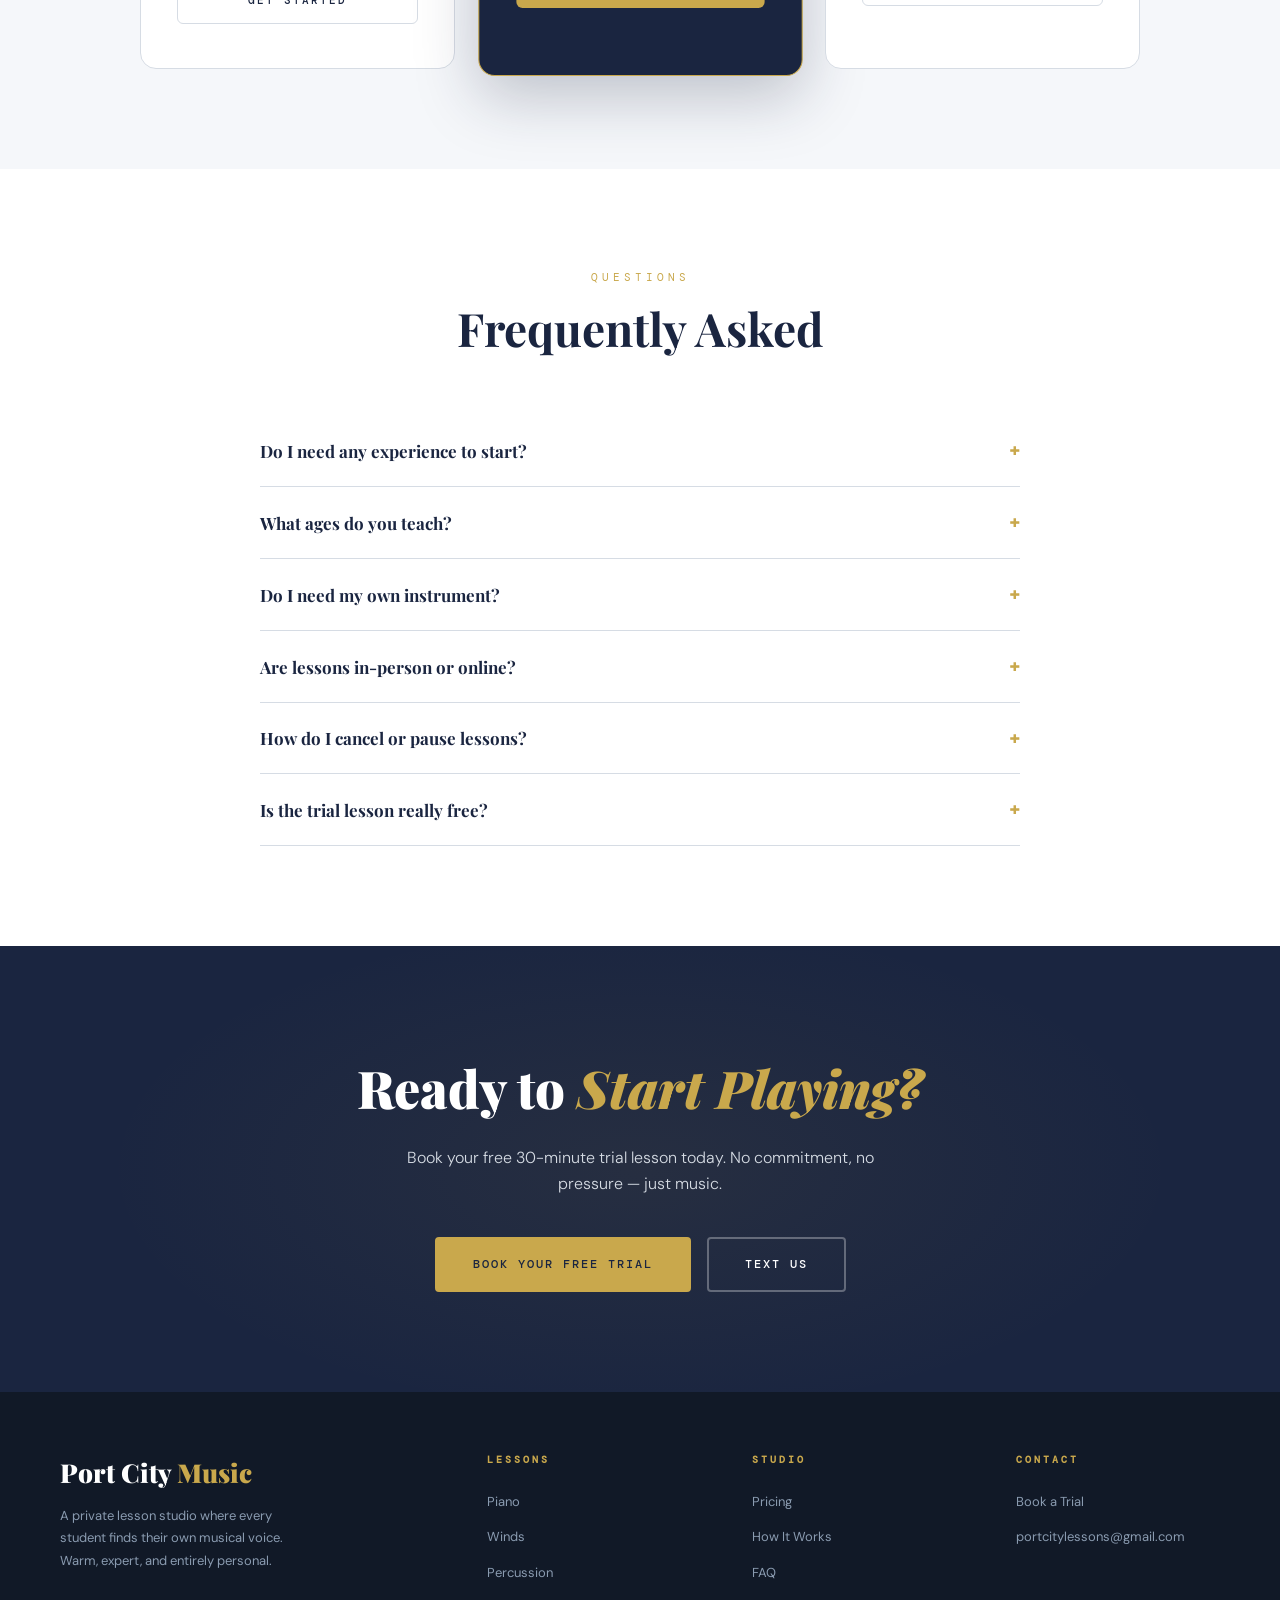
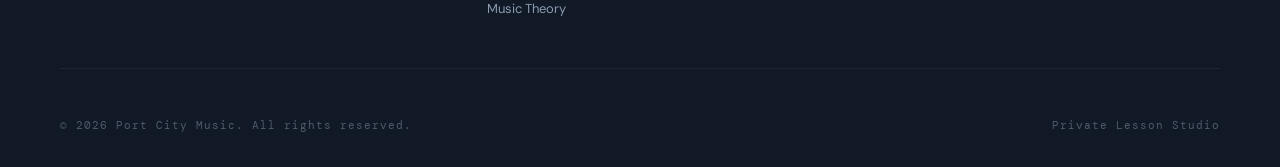
==== commit 48bee5a1: "Comment out Reviews link in navigation Comment out the Reviews link in the navigation menu." ====
--- a/index.html
+++ b/index.html
@@ -883,7 +883,7 @@
     <li><a href="#lessons">Lessons</a></li>
     <li><a href="#how">How It Works</a></li>
     <li><a href="#pricing">Pricing</a></li>
-    <li><a href="#testimonials">Reviews</a></li>
+   <!-- <li><a href="#testimonials">Reviews</a></li> -->
     <li><a href="#faq">FAQ</a></li>
     <li><a href="booking.html" class="nav-cta">Book Now</a></li>
   </ul>
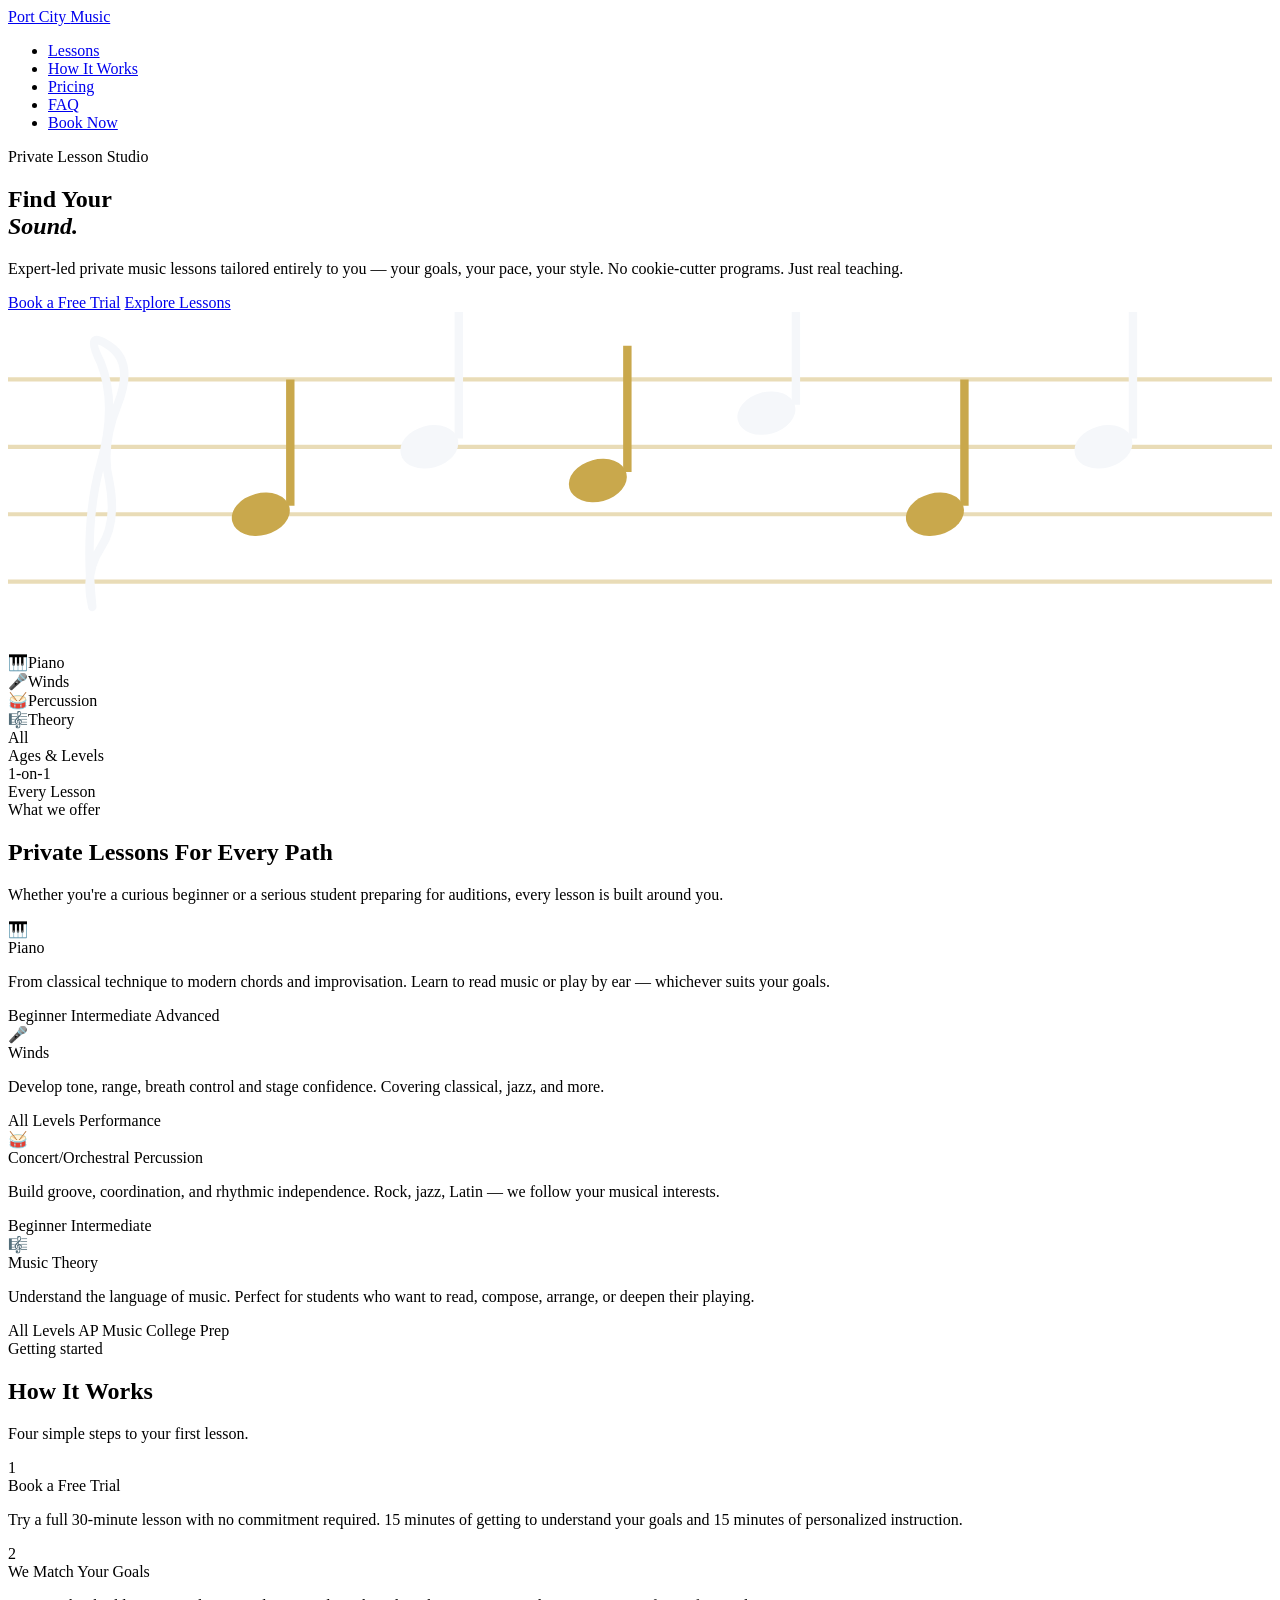
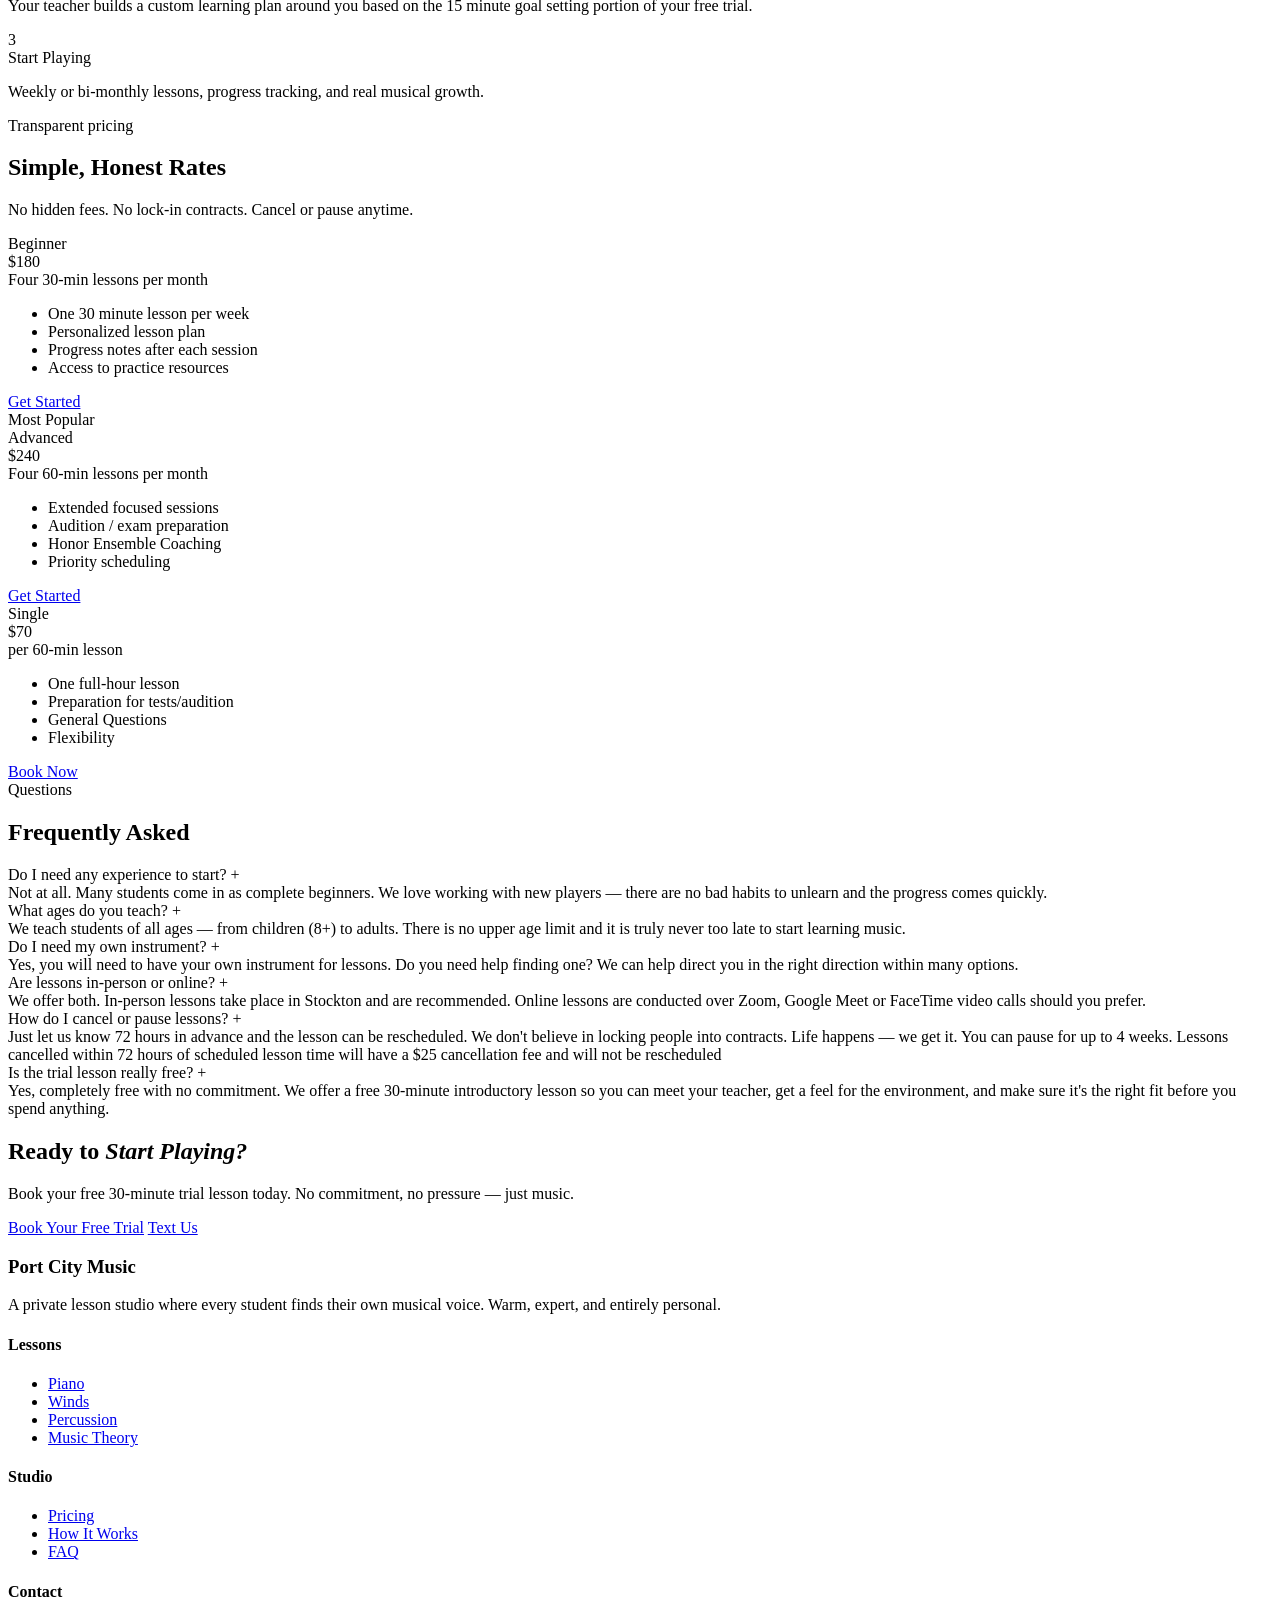
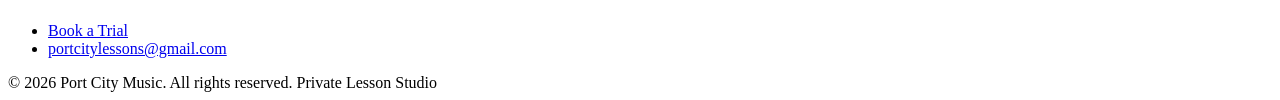
==== commit ba2d8ca7: "Link external stylesheet and remove internal styles Removed internal styles and linked to external s" ====
--- a/index.html
+++ b/index.html
@@ -5,874 +5,8 @@
 <meta name="viewport" content="width=device-width, initial-scale=1.0">
 <title>Port City Music — Private Lesson Studio</title>
 <link href="https://fonts.googleapis.com/css2?family=Playfair+Display:ital,wght@0,400;0,700;0,900;1,400;1,700&family=DM+Sans:wght@300;400;500;600&family=DM+Mono:wght@400;500&display=swap" rel="stylesheet">
-<style>
-  :root {
-    --navy:    #1A2540;
-    --navy-mid:#243058;
-    --charcoal:#2E3440;
-    --gray:    #4A5568;
-    --silver:  #8A9BB0;
-    --smoke:   #D6DCE4;
-    --white:   #F5F7FA;
-    --pure:    #FFFFFF;
-    --gold:    #C9A84C;
-    --gold-lt: #E8C97A;
-  }
-
-  * { margin:0; padding:0; box-sizing:border-box; }
-
-  html { scroll-behavior: smooth; }
-
-  body {
-    background: var(--white);
-    color: var(--charcoal);
-    font-family: 'DM Sans', sans-serif;
-    line-height: 1.6;
-    overflow-x: hidden;
-  }
-
-  /* ── NAV ── */
-  nav {
-    position: fixed;
-    top: 0;
-    left: 0;
-    right: 0;
-    z-index: 100;
-    padding: 20px 60px;
-    display: flex;
-    align-items: center;
-    justify-content: space-between;
-    background: rgba(26,37,64,0.96);
-    backdrop-filter: blur(12px);
-    border-bottom: 1px solid rgba(201,168,76,0.15);
-    transition: padding 0.3s;
-  }
-
-  .nav-logo {
-    font-family: 'Playfair Display', serif;
-    font-size: 22px;
-    font-weight: 900;
-    color: var(--white);
-    text-decoration: none;
-    letter-spacing: -0.5px;
-  }
-
-  .nav-logo span { color: var(--gold); }
-
-  .nav-links {
-    display: flex;
-    gap: 36px;
-    list-style: none;
-  }
-
-  .nav-links a {
-    font-family: 'DM Mono', monospace;
-    font-size: 11px;
-    letter-spacing: 2px;
-    text-transform: uppercase;
-    color: var(--silver);
-    text-decoration: none;
-    transition: color 0.2s;
-  }
-
-  .nav-links a:hover { color: var(--gold); }
-
-  .nav-cta {
-    background: var(--gold);
-    color: var(--navy) !important;
-    padding: 10px 24px;
-    border-radius: 4px;
-    font-weight: 600 !important;
-    letter-spacing: 1px !important;
-    transition: background 0.2s !important;
-  }
-
-  .nav-cta:hover { background: var(--gold-lt) !important; color: var(--navy) !important; }
-
-  /* ── HERO ── */
-  .hero {
-    min-height: 100vh;
-    background: var(--navy);
-    display: grid;
-    grid-template-columns: 1fr 1fr;
-    align-items: center;
-    padding: 120px 60px 80px;
-    position: relative;
-    overflow: hidden;
-    gap: 60px;
-  }
-
-  .hero::before {
-    content: '';
-    position: absolute;
-    inset: 0;
-    background:
-      radial-gradient(ellipse 50% 70% at 70% 50%, rgba(36,48,88,0.9) 0%, transparent 70%),
-      radial-gradient(ellipse 40% 40% at 10% 80%, rgba(201,168,76,0.08) 0%, transparent 60%);
-    pointer-events: none;
-  }
-
-  .hero-content { position: relative; z-index: 2; }
-
-  .hero-eyebrow {
-    font-family: 'DM Mono', monospace;
-    font-size: 11px;
-    letter-spacing: 4px;
-    text-transform: uppercase;
-    color: var(--gold);
-    margin-bottom: 20px;
-    display: flex;
-    align-items: center;
-    gap: 12px;
-  }
-
-  .hero-eyebrow::before {
-    content: '';
-    display: inline-block;
-    width: 32px;
-    height: 1px;
-    background: var(--gold);
-  }
-
-  .hero-title {
-    font-family: 'Playfair Display', serif;
-    font-size: 72px;
-    font-weight: 900;
-    color: var(--pure);
-    line-height: 1.0;
-    margin-bottom: 28px;
-    letter-spacing: -1px;
-  }
-
-  .hero-title em {
-    font-style: italic;
-    color: var(--gold);
-  }
-
-  .hero-subtitle {
-    font-size: 17px;
-    color: var(--smoke);
-    font-weight: 300;
-    line-height: 1.8;
-    margin-bottom: 44px;
-    max-width: 420px;
-  }
-
-  .hero-buttons {
-    display: flex;
-    gap: 16px;
-    align-items: center;
-    flex-wrap: wrap;
-  }
-
-  .btn-primary {
-    background: var(--gold);
-    color: var(--navy);
-    padding: 16px 36px;
-    border-radius: 4px;
-    font-family: 'DM Mono', monospace;
-    font-size: 12px;
-    letter-spacing: 2px;
-    text-transform: uppercase;
-    font-weight: 500;
-    text-decoration: none;
-    transition: all 0.2s;
-    border: 2px solid var(--gold);
-  }
-
-  .btn-primary:hover {
-    background: var(--gold-lt);
-    border-color: var(--gold-lt);
-    transform: translateY(-2px);
-    box-shadow: 0 8px 24px rgba(201,168,76,0.3);
-  }
-
-  .btn-outline {
-    background: transparent;
-    color: var(--pure);
-    padding: 16px 36px;
-    border-radius: 4px;
-    font-family: 'DM Mono', monospace;
-    font-size: 12px;
-    letter-spacing: 2px;
-    text-transform: uppercase;
-    font-weight: 500;
-    text-decoration: none;
-    border: 2px solid rgba(255,255,255,0.3);
-    transition: all 0.2s;
-  }
-
-  .btn-outline:hover {
-    border-color: var(--white);
-    background: rgba(255,255,255,0.06);
-  }
-
-  /* Hero visual side */
-  .hero-visual {
-    position: relative;
-    z-index: 2;
-    display: flex;
-    align-items: center;
-    justify-content: center;
-  }
-
-  .hero-instrument-card {
-    background: rgba(36,48,88,0.7);
-    border: 1px solid rgba(201,168,76,0.2);
-    border-radius: 20px;
-    padding: 48px;
-    backdrop-filter: blur(8px);
-    text-align: center;
-    max-width: 420px;
-    width: 100%;
-  }
-
-  .staff-visual {
-    margin: 0 auto 32px;
-    width: 100%;
-    max-width: 300px;
-  }
-
-  .instrument-list {
-    display: grid;
-    grid-template-columns: 1fr 1fr;
-    gap: 12px;
-    text-align: left;
-  }
-
-  .instrument-item {
-    display: flex;
-    align-items: center;
-    gap: 10px;
-    padding: 12px 16px;
-    background: rgba(26,37,64,0.6);
-    border-radius: 8px;
-    border: 1px solid rgba(138,155,176,0.15);
-  }
-
-  .instrument-icon {
-    font-size: 20px;
-  }
-
-  .instrument-name {
-    font-family: 'DM Sans', sans-serif;
-    font-size: 13px;
-    font-weight: 500;
-    color: var(--smoke);
-  }
-
-  .hero-stats {
-    display: flex;
-    gap: 32px;
-    margin-top: 32px;
-    padding-top: 32px;
-    border-top: 1px solid rgba(201,168,76,0.15);
-    justify-content: center;
-  }
-
-  .stat { text-align: center; }
-  .stat-num {
-    font-family: 'Playfair Display', serif;
-    font-size: 28px;
-    font-weight: 700;
-    color: var(--gold);
-  }
-  .stat-label {
-    font-family: 'DM Mono', monospace;
-    font-size: 9px;
-    letter-spacing: 2px;
-    text-transform: uppercase;
-    color: var(--silver);
-    margin-top: 4px;
-  }
-
-  /* ── LESSONS SECTION ── */
-  .lessons {
-    padding: 100px 60px;
-    background: var(--pure);
-  }
-
-  .section-header {
-    text-align: center;
-    margin-bottom: 64px;
-  }
-
-  .section-eyebrow {
-    font-family: 'DM Mono', monospace;
-    font-size: 11px;
-    letter-spacing: 4px;
-    text-transform: uppercase;
-    color: var(--gold);
-    margin-bottom: 16px;
-  }
-
-  .section-title {
-    font-family: 'Playfair Display', serif;
-    font-size: 46px;
-    font-weight: 700;
-    color: var(--navy);
-    line-height: 1.1;
-  }
-
-  .section-sub {
-    margin-top: 16px;
-    font-size: 16px;
-    color: var(--gray);
-    font-weight: 300;
-    max-width: 500px;
-    margin-left: auto;
-    margin-right: auto;
-    line-height: 1.7;
-  }
-
-  .lessons-grid {
-    display: grid;
-    grid-template-columns: repeat(2, 1fr);
-    gap: 28px;
-    max-width: 1100px;
-    margin: 0 auto;
-  }
-
-  .lesson-card {
-    background: var(--white);
-    border-radius: 16px;
-    padding: 40px 32px;
-    border: 1px solid var(--smoke);
-    transition: all 0.3s;
-    position: relative;
-    overflow: hidden;
-  }
-
-  .lesson-card::before {
-    content: '';
-    position: absolute;
-    top: 0;
-    left: 0;
-    right: 0;
-    height: 3px;
-    background: linear-gradient(90deg, var(--gold), var(--gold-lt));
-    transform: scaleX(0);
-    transition: transform 0.3s;
-  }
-
-  .lesson-card:hover::before { transform: scaleX(1); }
-  .lesson-card:hover {
-    box-shadow: 0 16px 48px rgba(26,37,64,0.12);
-    transform: translateY(-4px);
-  }
-
-  .lesson-icon {
-    font-size: 36px;
-    margin-bottom: 20px;
-    display: block;
-  }
-
-  .lesson-title {
-    font-family: 'Playfair Display', serif;
-    font-size: 22px;
-    font-weight: 700;
-    color: var(--navy);
-    margin-bottom: 12px;
-  }
-
-  .lesson-desc {
-    font-size: 14px;
-    color: var(--gray);
-    line-height: 1.7;
-    margin-bottom: 20px;
-  }
-
-  .lesson-levels {
-    display: flex;
-    gap: 8px;
-    flex-wrap: wrap;
-  }
-
-  .level-tag {
-    font-family: 'DM Mono', monospace;
-    font-size: 10px;
-    letter-spacing: 1px;
-    padding: 4px 10px;
-    background: rgba(26,37,64,0.06);
-    color: var(--navy);
-    border-radius: 3px;
-    text-transform: uppercase;
-  }
-
-  /* ── HOW IT WORKS ── */
-  .how-it-works {
-    background: var(--navy);
-    padding: 100px 60px;
-  }
-
-  .steps-grid {
-    display: grid;
-    grid-template-columns: repeat(3, 1fr);
-    gap: 32px;
-    max-width: 1100px;
-    margin: 0 auto;
-  }
-
-  .step {
-    text-align: center;
-    position: relative;
-  }
-
-  .step:not(:last-child)::after {
-    content: '→';
-    position: absolute;
-    right: -20px;
-    top: 24px;
-    color: rgba(201,168,76,0.3);
-    font-size: 20px;
-  }
-
-  .step-num {
-    width: 52px;
-    height: 52px;
-    background: rgba(201,168,76,0.12);
-    border: 1px solid rgba(201,168,76,0.3);
-    border-radius: 50%;
-    display: flex;
-    align-items: center;
-    justify-content: center;
-    font-family: 'Playfair Display', serif;
-    font-size: 20px;
-    font-weight: 700;
-    color: var(--gold);
-    margin: 0 auto 20px;
-  }
-
-  .step-title {
-    font-family: 'Playfair Display', serif;
-    font-size: 18px;
-    font-weight: 700;
-    color: var(--pure);
-    margin-bottom: 10px;
-  }
-
-  .step-desc {
-    font-size: 13px;
-    color: var(--silver);
-    line-height: 1.6;
-  }
-
-  /* ── PRICING ── */
-  .pricing {
-    padding: 100px 60px;
-    background: var(--white);
-  }
-
-  .pricing-grid {
-    display: grid;
-    grid-template-columns: repeat(3, 1fr);
-    gap: 28px;
-    max-width: 1000px;
-    margin: 0 auto;
-  }
-
-  .pricing-card {
-    border-radius: 16px;
-    padding: 44px 36px;
-    border: 1px solid var(--smoke);
-    background: var(--pure);
-    position: relative;
-    transition: all 0.3s;
-  }
-
-  .pricing-card.featured {
-    background: var(--navy);
-    border-color: var(--gold);
-    transform: scale(1.03);
-    box-shadow: 0 20px 60px rgba(26,37,64,0.25);
-  }
-
-  .pricing-badge {
-    position: absolute;
-    top: -14px;
-    left: 50%;
-    transform: translateX(-50%);
-    background: var(--gold);
-    color: var(--navy);
-    font-family: 'DM Mono', monospace;
-    font-size: 10px;
-    letter-spacing: 2px;
-    text-transform: uppercase;
-    padding: 6px 20px;
-    border-radius: 20px;
-    font-weight: 600;
-    white-space: nowrap;
-  }
-
-  .pricing-tier {
-    font-family: 'DM Mono', monospace;
-    font-size: 11px;
-    letter-spacing: 3px;
-    text-transform: uppercase;
-    margin-bottom: 12px;
-  }
-
-  .pricing-card:not(.featured) .pricing-tier { color: var(--silver); }
-  .pricing-card.featured .pricing-tier { color: var(--gold); }
-
-  .pricing-price {
-    font-family: 'Playfair Display', serif;
-    font-size: 48px;
-    font-weight: 700;
-    line-height: 1;
-    margin-bottom: 4px;
-  }
-
-  .pricing-card:not(.featured) .pricing-price { color: var(--navy); }
-  .pricing-card.featured .pricing-price { color: var(--pure); }
-
-  .pricing-freq {
-    font-size: 13px;
-    color: var(--silver);
-    margin-bottom: 28px;
-  }
-
-  .pricing-divider {
-    height: 1px;
-    margin-bottom: 28px;
-  }
-
-  .pricing-card:not(.featured) .pricing-divider { background: var(--smoke); }
-  .pricing-card.featured .pricing-divider { background: rgba(255,255,255,0.1); }
-
-  .pricing-features {
-    list-style: none;
-    margin-bottom: 36px;
-    display: flex;
-    flex-direction: column;
-    gap: 12px;
-  }
-
-  .pricing-features li {
-    font-size: 14px;
-    display: flex;
-    gap: 10px;
-    align-items: flex-start;
-    line-height: 1.4;
-  }
-
-  .pricing-card:not(.featured) .pricing-features li { color: var(--gray); }
-  .pricing-card.featured .pricing-features li { color: var(--smoke); }
-
-  .pricing-features li::before {
-    content: '✓';
-    font-weight: 600;
-    flex-shrink: 0;
-    margin-top: 1px;
-  }
-
-  .pricing-card:not(.featured) .pricing-features li::before { color: var(--gold); }
-  .pricing-card.featured .pricing-features li::before { color: var(--gold-lt); }
-
-  .btn-pricing-primary {
-    display: block;
-    text-align: center;
-    background: var(--gold);
-    color: var(--navy);
-    padding: 14px;
-    border-radius: 6px;
-    font-family: 'DM Mono', monospace;
-    font-size: 11px;
-    letter-spacing: 2px;
-    text-transform: uppercase;
-    font-weight: 600;
-    text-decoration: none;
-    transition: all 0.2s;
-  }
-
-  .btn-pricing-primary:hover {
-    background: var(--gold-lt);
-    transform: translateY(-1px);
-  }
-
-  .btn-pricing-outline {
-    display: block;
-    text-align: center;
-    background: transparent;
-    color: var(--navy);
-    padding: 14px;
-    border-radius: 6px;
-    border: 1.5px solid var(--smoke);
-    font-family: 'DM Mono', monospace;
-    font-size: 11px;
-    letter-spacing: 2px;
-    text-transform: uppercase;
-    font-weight: 500;
-    text-decoration: none;
-    transition: all 0.2s;
-  }
-
-  .btn-pricing-outline:hover { border-color: var(--navy); }
-
-  /* ── TESTIMONIALS ── */
-  .testimonials {
-    background: var(--charcoal);
-    padding: 100px 60px;
-  }
-
-  .testimonials-grid {
-    display: grid;
-    grid-template-columns: repeat(3, 1fr);
-    gap: 24px;
-    max-width: 1100px;
-    margin: 0 auto;
-  }
-
-  .testimonial {
-    background: rgba(255,255,255,0.04);
-    border: 1px solid rgba(255,255,255,0.08);
-    border-radius: 12px;
-    padding: 36px;
-  }
-
-  .testimonial-stars {
-    color: var(--gold);
-    font-size: 14px;
-    letter-spacing: 2px;
-    margin-bottom: 16px;
-  }
-
-  .testimonial-quote {
-    font-family: 'Playfair Display', serif;
-    font-size: 16px;
-    font-style: italic;
-    color: var(--smoke);
-    line-height: 1.7;
-    margin-bottom: 24px;
-  }
-
-  .testimonial-author {
-    display: flex;
-    align-items: center;
-    gap: 12px;
-  }
-
-  .author-avatar {
-    width: 40px;
-    height: 40px;
-    border-radius: 50%;
-    background: rgba(201,168,76,0.2);
-    display: flex;
-    align-items: center;
-    justify-content: center;
-    font-family: 'Playfair Display', serif;
-    font-size: 16px;
-    font-weight: 700;
-    color: var(--gold);
-    flex-shrink: 0;
-  }
-
-  .author-name {
-    font-size: 14px;
-    font-weight: 600;
-    color: var(--pure);
-  }
-
-  .author-sub {
-    font-size: 12px;
-    color: var(--silver);
-    margin-top: 2px;
-  }
-
-  /* ── FAQ ── */
-  .faq {
-    padding: 100px 60px;
-    background: var(--pure);
-  }
-
-  .faq-grid {
-    max-width: 760px;
-    margin: 0 auto;
-    display: flex;
-    flex-direction: column;
-    gap: 2px;
-  }
-
-  .faq-item {
-    border-bottom: 1px solid var(--smoke);
-  }
-
-  .faq-q {
-    padding: 20px 0;
-    font-family: 'Playfair Display', serif;
-    font-size: 17px;
-    font-weight: 700;
-    color: var(--navy);
-    cursor: pointer;
-    display: flex;
-    justify-content: space-between;
-    align-items: center;
-    gap: 16px;
-    user-select: none;
-  }
-
-  .faq-q .toggle {
-    font-family: 'DM Mono', monospace;
-    font-size: 18px;
-    color: var(--gold);
-    flex-shrink: 0;
-    transition: transform 0.2s;
-  }
-
-  .faq-a {
-    font-size: 14px;
-    color: var(--gray);
-    line-height: 1.8;
-    padding-bottom: 20px;
-    display: none;
-  }
-
-  .faq-item.open .faq-a { display: block; }
-  .faq-item.open .toggle { transform: rotate(45deg); }
-
-  /* ── CTA BANNER ── */
-  .cta-banner {
-    background: var(--navy);
-    padding: 100px 60px;
-    text-align: center;
-    position: relative;
-    overflow: hidden;
-  }
-
-  .cta-banner::before {
-    content: '';
-    position: absolute;
-    inset: 0;
-    background: radial-gradient(ellipse 60% 80% at 50% 50%, rgba(201,168,76,0.07) 0%, transparent 70%);
-  }
-
-  .cta-banner h2 {
-    font-family: 'Playfair Display', serif;
-    font-size: 52px;
-    font-weight: 900;
-    color: var(--pure);
-    margin-bottom: 16px;
-    position: relative;
-    z-index: 2;
-  }
-
-  .cta-banner h2 em { color: var(--gold); font-style: italic; }
-
-  .cta-banner p {
-    font-size: 16px;
-    color: var(--smoke);
-    font-weight: 300;
-    margin-bottom: 40px;
-    position: relative;
-    z-index: 2;
-    max-width: 480px;
-    margin-left: auto;
-    margin-right: auto;
-  }
-
-  .cta-banner .cta-buttons {
-    display: flex;
-    gap: 16px;
-    justify-content: center;
-    position: relative;
-    z-index: 2;
-    flex-wrap: wrap;
-  }
-
-  /* ── FOOTER ── */
-  footer {
-    background: #111927;
-    padding: 60px 60px 32px;
-  }
-
-  .footer-top {
-    display: grid;
-    grid-template-columns: 1.8fr 1fr 1fr 1fr;
-    gap: 60px;
-    margin-bottom: 48px;
-    padding-bottom: 48px;
-    border-bottom: 1px solid rgba(255,255,255,0.06);
-  }
-
-  .footer-brand h3 {
-    font-family: 'Playfair Display', serif;
-    font-size: 26px;
-    font-weight: 900;
-    color: var(--pure);
-    margin-bottom: 12px;
-  }
-
-  .footer-brand h3 span { color: var(--gold); }
-
-  .footer-brand p {
-    font-size: 13px;
-    color: var(--silver);
-    line-height: 1.7;
-    margin-bottom: 20px;
-    max-width: 260px;
-  }
-
-  .footer-socials {
-    display: flex;
-    gap: 12px;
-  }
-
-  .social-link {
-    width: 36px;
-    height: 36px;
-    background: rgba(255,255,255,0.05);
-    border: 1px solid rgba(255,255,255,0.08);
-    border-radius: 6px;
-    display: flex;
-    align-items: center;
-    justify-content: center;
-    font-size: 14px;
-    text-decoration: none;
-    transition: all 0.2s;
-    color: var(--silver);
-  }
-
-  .social-link:hover {
-    background: var(--gold);
-    border-color: var(--gold);
-    color: var(--navy);
-  }
-
-  .footer-col h4 {
-    font-family: 'DM Mono', monospace;
-    font-size: 10px;
-    letter-spacing: 3px;
-    text-transform: uppercase;
-    color: var(--gold);
-    margin-bottom: 20px;
-  }
-
-  .footer-col ul {
-    list-style: none;
-    display: flex;
-    flex-direction: column;
-    gap: 10px;
-  }
-
-  .footer-col ul a {
-    font-size: 13px;
-    color: var(--silver);
-    text-decoration: none;
-    transition: color 0.2s;
-  }
-
-  .footer-col ul a:hover { color: var(--pure); }
-
-  .footer-bottom {
-    display: flex;
-    justify-content: space-between;
-    align-items: center;
-    font-family: 'DM Mono', monospace;
-    font-size: 11px;
-    color: rgba(138,155,176,0.5);
-    letter-spacing: 1px;
-  }
-</style>
+<link rel="stylesheet" href="style.css">
+
 </head>
 <body>
 
--- a/style.css
+++ b/style.css
@@ -0,0 +1,2 @@
+<style>
+</style>
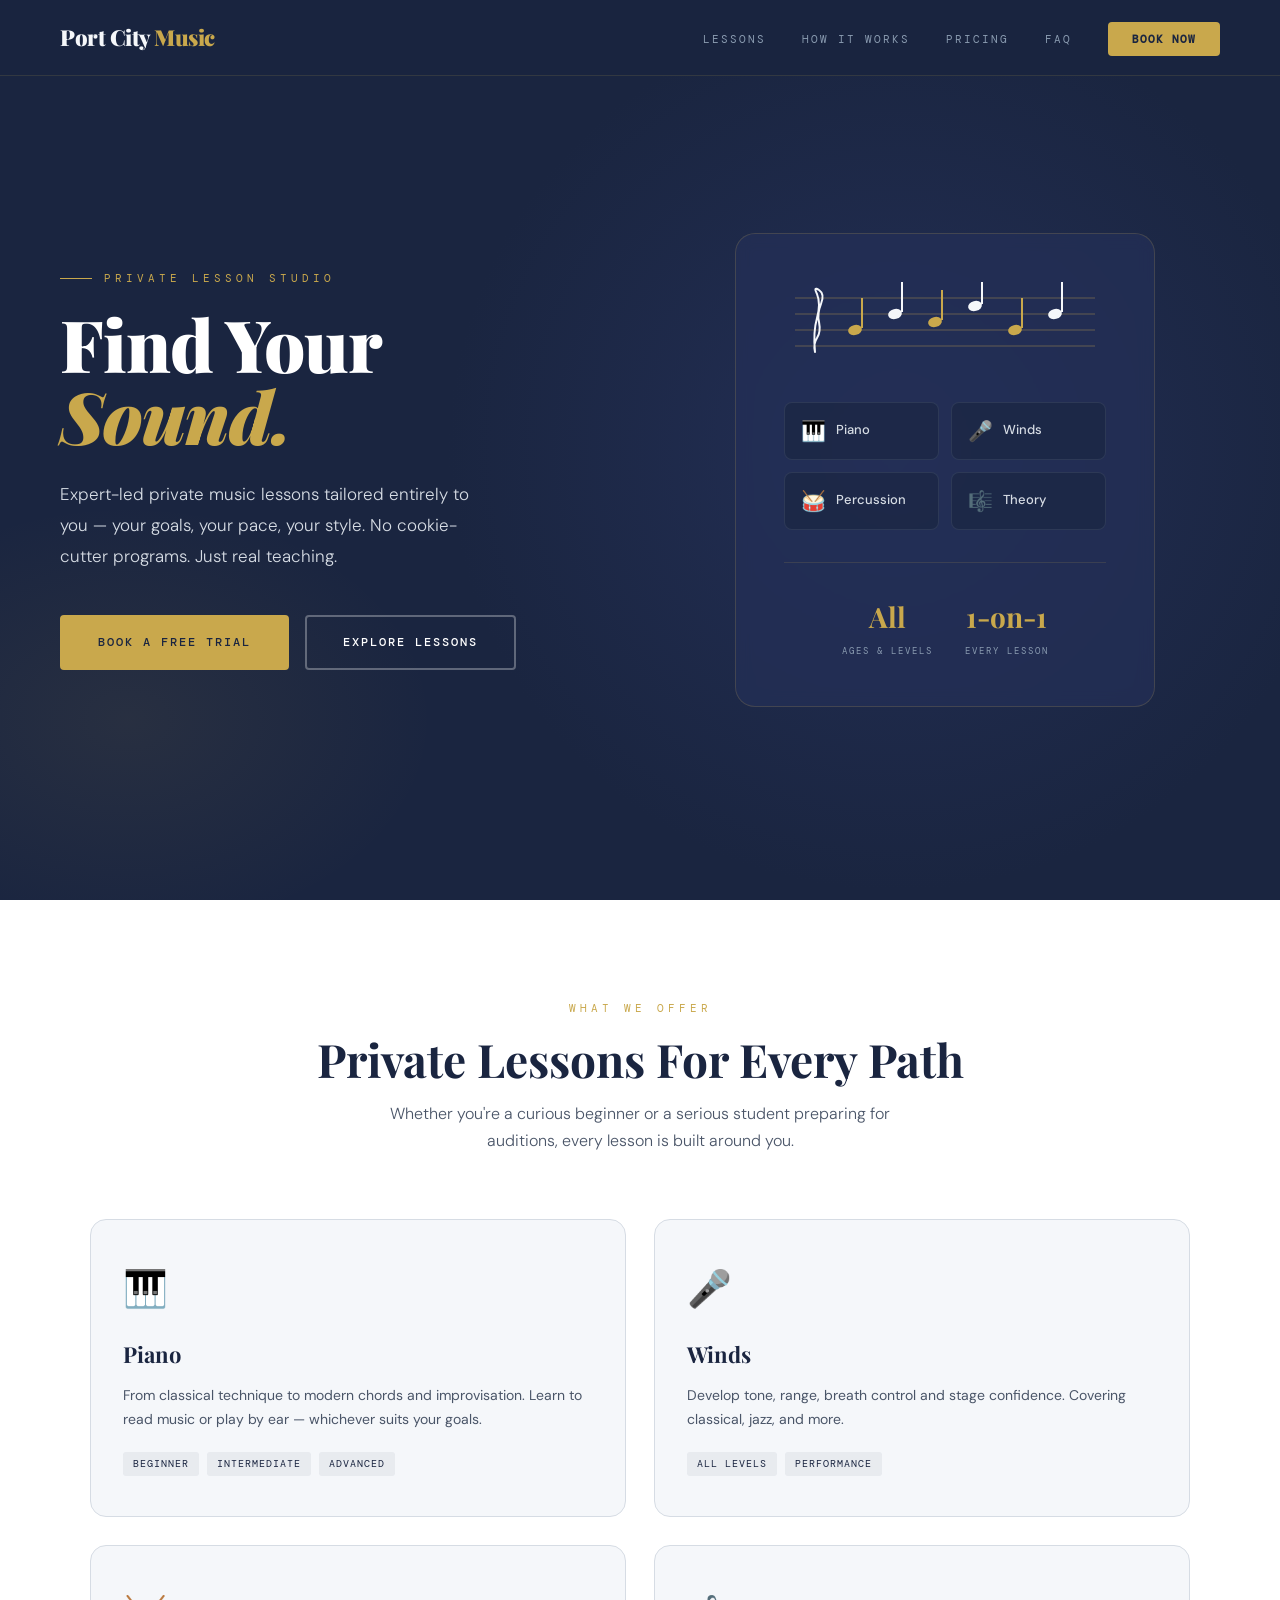
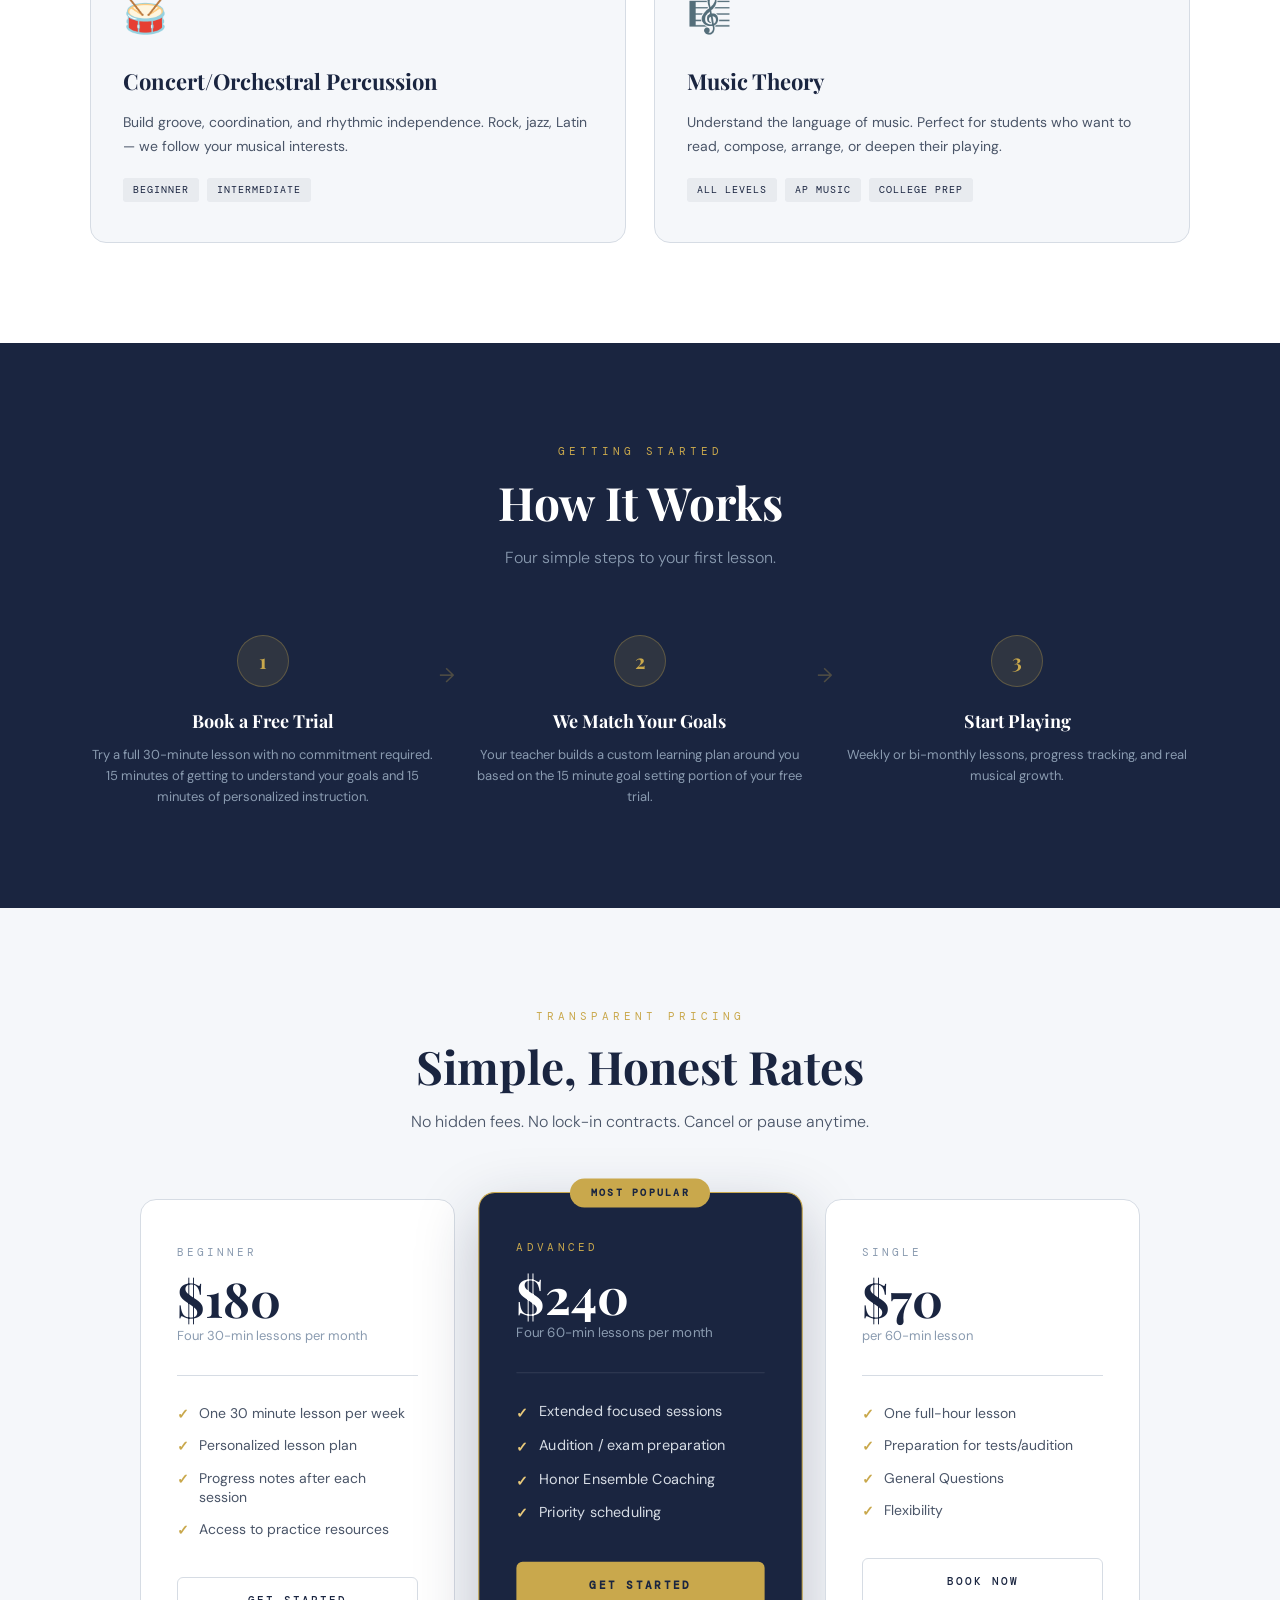
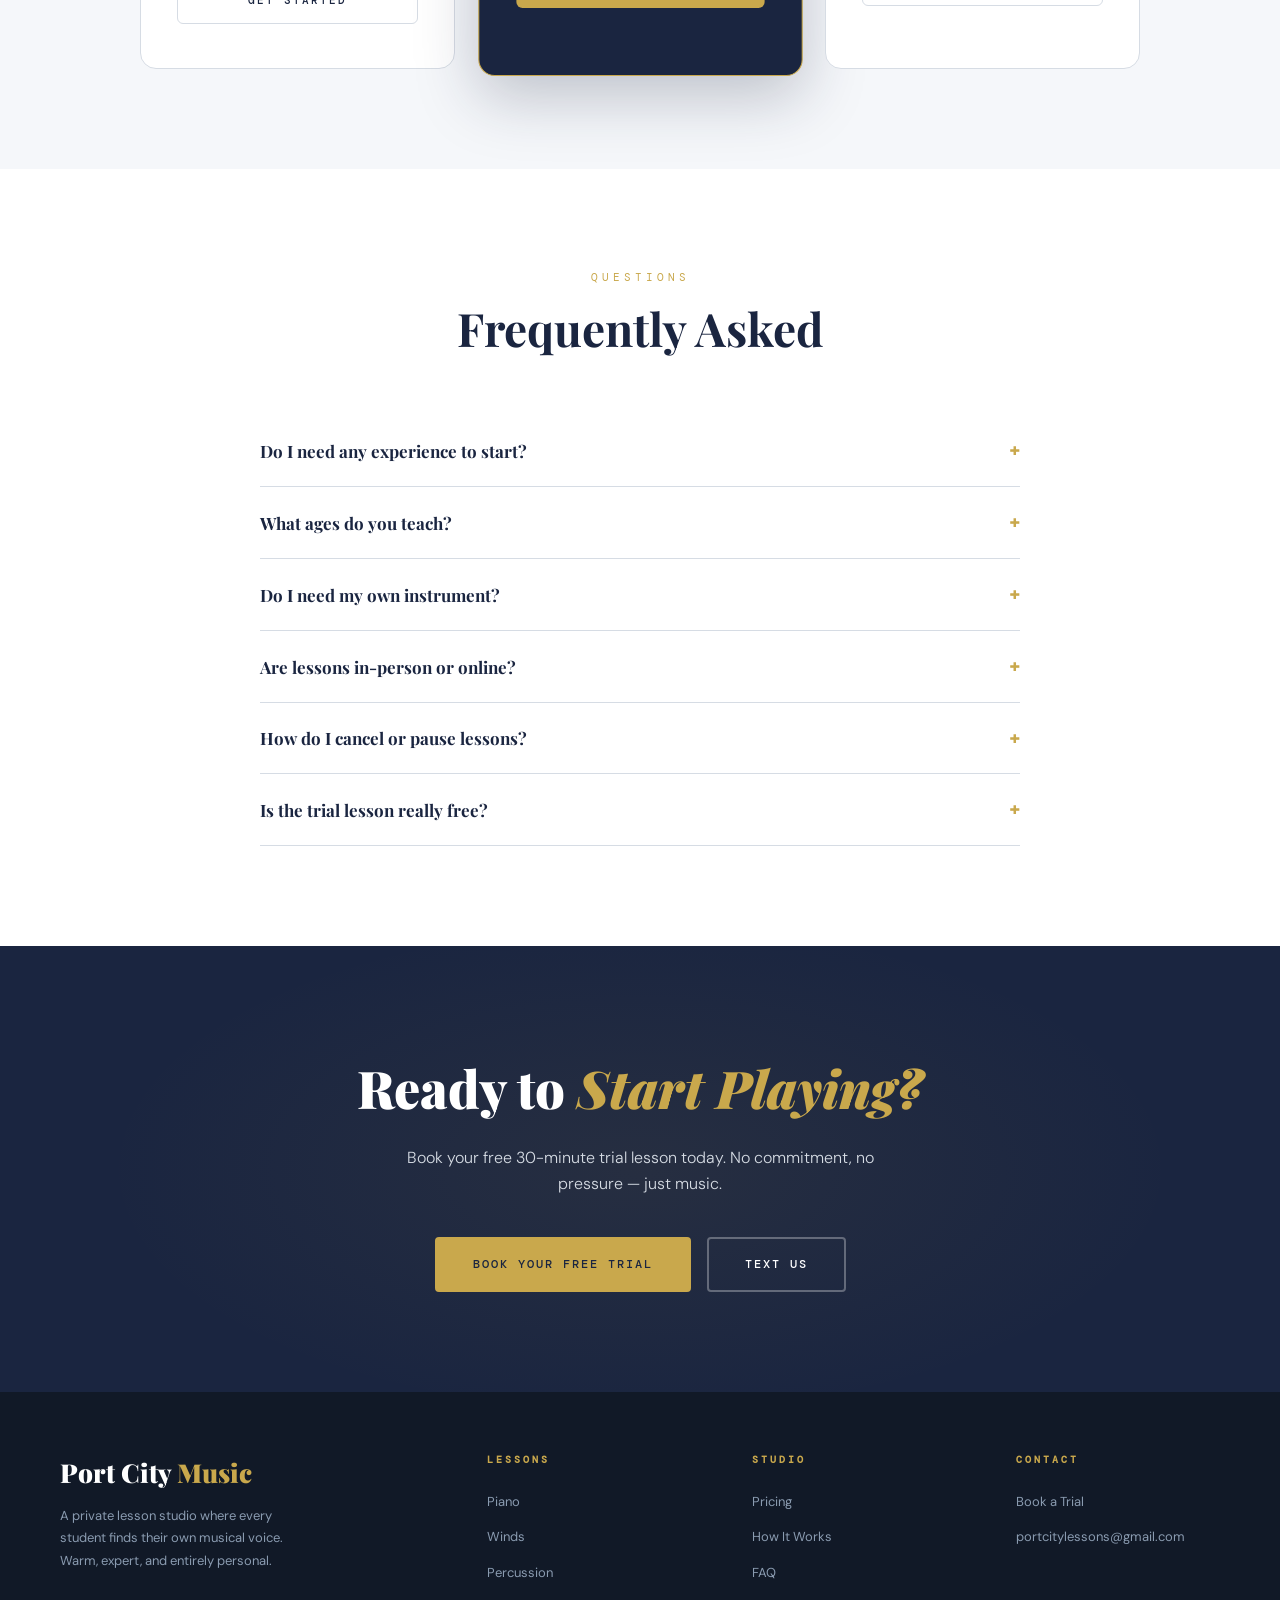
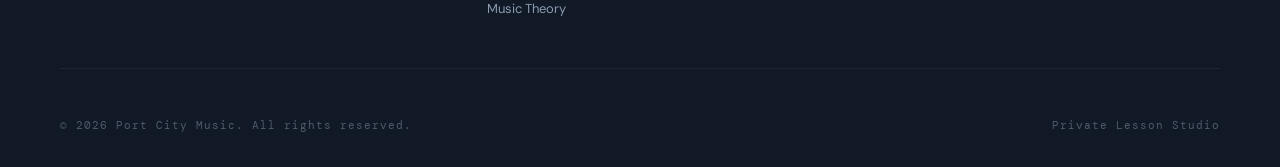
==== commit c26904c1: "Add internal CSS styles to index.html Added internal CSS styles for layout and design." ====
--- a/index.html
+++ b/index.html
@@ -5,7 +5,875 @@
 <meta name="viewport" content="width=device-width, initial-scale=1.0">
 <title>Port City Music — Private Lesson Studio</title>
 <link href="https://fonts.googleapis.com/css2?family=Playfair+Display:ital,wght@0,400;0,700;0,900;1,400;1,700&family=DM+Sans:wght@300;400;500;600&family=DM+Mono:wght@400;500&display=swap" rel="stylesheet">
-<link rel="stylesheet" href="style.css">
+
+  <style>
+  :root {
+    --navy:    #1A2540;
+    --navy-mid:#243058;
+    --charcoal:#2E3440;
+    --gray:    #4A5568;
+    --silver:  #8A9BB0;
+    --smoke:   #D6DCE4;
+    --white:   #F5F7FA;
+    --pure:    #FFFFFF;
+    --gold:    #C9A84C;
+    --gold-lt: #E8C97A;
+  }
+
+  * { margin:0; padding:0; box-sizing:border-box; }
+
+  html { scroll-behavior: smooth; }
+
+  body {
+    background: var(--white);
+    color: var(--charcoal);
+    font-family: 'DM Sans', sans-serif;
+    line-height: 1.6;
+    overflow-x: hidden;
+  }
+
+  /* ── NAV ── */
+  nav {
+    position: fixed;
+    top: 0;
+    left: 0;
+    right: 0;
+    z-index: 100;
+    padding: 20px 60px;
+    display: flex;
+    align-items: center;
+    justify-content: space-between;
+    background: rgba(26,37,64,0.96);
+    backdrop-filter: blur(12px);
+    border-bottom: 1px solid rgba(201,168,76,0.15);
+    transition: padding 0.3s;
+  }
+
+  .nav-logo {
+    font-family: 'Playfair Display', serif;
+    font-size: 22px;
+    font-weight: 900;
+    color: var(--white);
+    text-decoration: none;
+    letter-spacing: -0.5px;
+  }
+
+  .nav-logo span { color: var(--gold); }
+
+  .nav-links {
+    display: flex;
+    gap: 36px;
+    list-style: none;
+  }
+
+  .nav-links a {
+    font-family: 'DM Mono', monospace;
+    font-size: 11px;
+    letter-spacing: 2px;
+    text-transform: uppercase;
+    color: var(--silver);
+    text-decoration: none;
+    transition: color 0.2s;
+  }
+
+  .nav-links a:hover { color: var(--gold); }
+
+  .nav-cta {
+    background: var(--gold);
+    color: var(--navy) !important;
+    padding: 10px 24px;
+    border-radius: 4px;
+    font-weight: 600 !important;
+    letter-spacing: 1px !important;
+    transition: background 0.2s !important;
+  }
+
+  .nav-cta:hover { background: var(--gold-lt) !important; color: var(--navy) !important; }
+
+  /* ── HERO ── */
+  .hero {
+    min-height: 100vh;
+    background: var(--navy);
+    display: grid;
+    grid-template-columns: 1fr 1fr;
+    align-items: center;
+    padding: 120px 60px 80px;
+    position: relative;
+    overflow: hidden;
+    gap: 60px;
+  }
+
+  .hero::before {
+    content: '';
+    position: absolute;
+    inset: 0;
+    background:
+      radial-gradient(ellipse 50% 70% at 70% 50%, rgba(36,48,88,0.9) 0%, transparent 70%),
+      radial-gradient(ellipse 40% 40% at 10% 80%, rgba(201,168,76,0.08) 0%, transparent 60%);
+    pointer-events: none;
+  }
+
+  .hero-content { position: relative; z-index: 2; }
+
+  .hero-eyebrow {
+    font-family: 'DM Mono', monospace;
+    font-size: 11px;
+    letter-spacing: 4px;
+    text-transform: uppercase;
+    color: var(--gold);
+    margin-bottom: 20px;
+    display: flex;
+    align-items: center;
+    gap: 12px;
+  }
+
+  .hero-eyebrow::before {
+    content: '';
+    display: inline-block;
+    width: 32px;
+    height: 1px;
+    background: var(--gold);
+  }
+
+  .hero-title {
+    font-family: 'Playfair Display', serif;
+    font-size: 72px;
+    font-weight: 900;
+    color: var(--pure);
+    line-height: 1.0;
+    margin-bottom: 28px;
+    letter-spacing: -1px;
+  }
+
+  .hero-title em {
+    font-style: italic;
+    color: var(--gold);
+  }
+
+  .hero-subtitle {
+    font-size: 17px;
+    color: var(--smoke);
+    font-weight: 300;
+    line-height: 1.8;
+    margin-bottom: 44px;
+    max-width: 420px;
+  }
+
+  .hero-buttons {
+    display: flex;
+    gap: 16px;
+    align-items: center;
+    flex-wrap: wrap;
+  }
+
+  .btn-primary {
+    background: var(--gold);
+    color: var(--navy);
+    padding: 16px 36px;
+    border-radius: 4px;
+    font-family: 'DM Mono', monospace;
+    font-size: 12px;
+    letter-spacing: 2px;
+    text-transform: uppercase;
+    font-weight: 500;
+    text-decoration: none;
+    transition: all 0.2s;
+    border: 2px solid var(--gold);
+  }
+
+  .btn-primary:hover {
+    background: var(--gold-lt);
+    border-color: var(--gold-lt);
+    transform: translateY(-2px);
+    box-shadow: 0 8px 24px rgba(201,168,76,0.3);
+  }
+
+  .btn-outline {
+    background: transparent;
+    color: var(--pure);
+    padding: 16px 36px;
+    border-radius: 4px;
+    font-family: 'DM Mono', monospace;
+    font-size: 12px;
+    letter-spacing: 2px;
+    text-transform: uppercase;
+    font-weight: 500;
+    text-decoration: none;
+    border: 2px solid rgba(255,255,255,0.3);
+    transition: all 0.2s;
+  }
+
+  .btn-outline:hover {
+    border-color: var(--white);
+    background: rgba(255,255,255,0.06);
+  }
+
+  /* Hero visual side */
+  .hero-visual {
+    position: relative;
+    z-index: 2;
+    display: flex;
+    align-items: center;
+    justify-content: center;
+  }
+
+  .hero-instrument-card {
+    background: rgba(36,48,88,0.7);
+    border: 1px solid rgba(201,168,76,0.2);
+    border-radius: 20px;
+    padding: 48px;
+    backdrop-filter: blur(8px);
+    text-align: center;
+    max-width: 420px;
+    width: 100%;
+  }
+
+  .staff-visual {
+    margin: 0 auto 32px;
+    width: 100%;
+    max-width: 300px;
+  }
+
+  .instrument-list {
+    display: grid;
+    grid-template-columns: 1fr 1fr;
+    gap: 12px;
+    text-align: left;
+  }
+
+  .instrument-item {
+    display: flex;
+    align-items: center;
+    gap: 10px;
+    padding: 12px 16px;
+    background: rgba(26,37,64,0.6);
+    border-radius: 8px;
+    border: 1px solid rgba(138,155,176,0.15);
+  }
+
+  .instrument-icon {
+    font-size: 20px;
+  }
+
+  .instrument-name {
+    font-family: 'DM Sans', sans-serif;
+    font-size: 13px;
+    font-weight: 500;
+    color: var(--smoke);
+  }
+
+  .hero-stats {
+    display: flex;
+    gap: 32px;
+    margin-top: 32px;
+    padding-top: 32px;
+    border-top: 1px solid rgba(201,168,76,0.15);
+    justify-content: center;
+  }
+
+  .stat { text-align: center; }
+  .stat-num {
+    font-family: 'Playfair Display', serif;
+    font-size: 28px;
+    font-weight: 700;
+    color: var(--gold);
+  }
+  .stat-label {
+    font-family: 'DM Mono', monospace;
+    font-size: 9px;
+    letter-spacing: 2px;
+    text-transform: uppercase;
+    color: var(--silver);
+    margin-top: 4px;
+  }
+
+  /* ── LESSONS SECTION ── */
+  .lessons {
+    padding: 100px 60px;
+    background: var(--pure);
+  }
+
+  .section-header {
+    text-align: center;
+    margin-bottom: 64px;
+  }
+
+  .section-eyebrow {
+    font-family: 'DM Mono', monospace;
+    font-size: 11px;
+    letter-spacing: 4px;
+    text-transform: uppercase;
+    color: var(--gold);
+    margin-bottom: 16px;
+  }
+
+  .section-title {
+    font-family: 'Playfair Display', serif;
+    font-size: 46px;
+    font-weight: 700;
+    color: var(--navy);
+    line-height: 1.1;
+  }
+
+  .section-sub {
+    margin-top: 16px;
+    font-size: 16px;
+    color: var(--gray);
+    font-weight: 300;
+    max-width: 500px;
+    margin-left: auto;
+    margin-right: auto;
+    line-height: 1.7;
+  }
+
+  .lessons-grid {
+    display: grid;
+    grid-template-columns: repeat(2, 1fr);
+    gap: 28px;
+    max-width: 1100px;
+    margin: 0 auto;
+  }
+
+  .lesson-card {
+    background: var(--white);
+    border-radius: 16px;
+    padding: 40px 32px;
+    border: 1px solid var(--smoke);
+    transition: all 0.3s;
+    position: relative;
+    overflow: hidden;
+  }
+
+  .lesson-card::before {
+    content: '';
+    position: absolute;
+    top: 0;
+    left: 0;
+    right: 0;
+    height: 3px;
+    background: linear-gradient(90deg, var(--gold), var(--gold-lt));
+    transform: scaleX(0);
+    transition: transform 0.3s;
+  }
+
+  .lesson-card:hover::before { transform: scaleX(1); }
+  .lesson-card:hover {
+    box-shadow: 0 16px 48px rgba(26,37,64,0.12);
+    transform: translateY(-4px);
+  }
+
+  .lesson-icon {
+    font-size: 36px;
+    margin-bottom: 20px;
+    display: block;
+  }
+
+  .lesson-title {
+    font-family: 'Playfair Display', serif;
+    font-size: 22px;
+    font-weight: 700;
+    color: var(--navy);
+    margin-bottom: 12px;
+  }
+
+  .lesson-desc {
+    font-size: 14px;
+    color: var(--gray);
+    line-height: 1.7;
+    margin-bottom: 20px;
+  }
+
+  .lesson-levels {
+    display: flex;
+    gap: 8px;
+    flex-wrap: wrap;
+  }
+
+  .level-tag {
+    font-family: 'DM Mono', monospace;
+    font-size: 10px;
+    letter-spacing: 1px;
+    padding: 4px 10px;
+    background: rgba(26,37,64,0.06);
+    color: var(--navy);
+    border-radius: 3px;
+    text-transform: uppercase;
+  }
+
+  /* ── HOW IT WORKS ── */
+  .how-it-works {
+    background: var(--navy);
+    padding: 100px 60px;
+  }
+
+  .steps-grid {
+    display: grid;
+    grid-template-columns: repeat(3, 1fr);
+    gap: 32px;
+    max-width: 1100px;
+    margin: 0 auto;
+  }
+
+  .step {
+    text-align: center;
+    position: relative;
+  }
+
+  .step:not(:last-child)::after {
+    content: '→';
+    position: absolute;
+    right: -20px;
+    top: 24px;
+    color: rgba(201,168,76,0.3);
+    font-size: 20px;
+  }
+
+  .step-num {
+    width: 52px;
+    height: 52px;
+    background: rgba(201,168,76,0.12);
+    border: 1px solid rgba(201,168,76,0.3);
+    border-radius: 50%;
+    display: flex;
+    align-items: center;
+    justify-content: center;
+    font-family: 'Playfair Display', serif;
+    font-size: 20px;
+    font-weight: 700;
+    color: var(--gold);
+    margin: 0 auto 20px;
+  }
+
+  .step-title {
+    font-family: 'Playfair Display', serif;
+    font-size: 18px;
+    font-weight: 700;
+    color: var(--pure);
+    margin-bottom: 10px;
+  }
+
+  .step-desc {
+    font-size: 13px;
+    color: var(--silver);
+    line-height: 1.6;
+  }
+
+  /* ── PRICING ── */
+  .pricing {
+    padding: 100px 60px;
+    background: var(--white);
+  }
+
+  .pricing-grid {
+    display: grid;
+    grid-template-columns: repeat(3, 1fr);
+    gap: 28px;
+    max-width: 1000px;
+    margin: 0 auto;
+  }
+
+  .pricing-card {
+    border-radius: 16px;
+    padding: 44px 36px;
+    border: 1px solid var(--smoke);
+    background: var(--pure);
+    position: relative;
+    transition: all 0.3s;
+  }
+
+  .pricing-card.featured {
+    background: var(--navy);
+    border-color: var(--gold);
+    transform: scale(1.03);
+    box-shadow: 0 20px 60px rgba(26,37,64,0.25);
+  }
+
+  .pricing-badge {
+    position: absolute;
+    top: -14px;
+    left: 50%;
+    transform: translateX(-50%);
+    background: var(--gold);
+    color: var(--navy);
+    font-family: 'DM Mono', monospace;
+    font-size: 10px;
+    letter-spacing: 2px;
+    text-transform: uppercase;
+    padding: 6px 20px;
+    border-radius: 20px;
+    font-weight: 600;
+    white-space: nowrap;
+  }
+
+  .pricing-tier {
+    font-family: 'DM Mono', monospace;
+    font-size: 11px;
+    letter-spacing: 3px;
+    text-transform: uppercase;
+    margin-bottom: 12px;
+  }
+
+  .pricing-card:not(.featured) .pricing-tier { color: var(--silver); }
+  .pricing-card.featured .pricing-tier { color: var(--gold); }
+
+  .pricing-price {
+    font-family: 'Playfair Display', serif;
+    font-size: 48px;
+    font-weight: 700;
+    line-height: 1;
+    margin-bottom: 4px;
+  }
+
+  .pricing-card:not(.featured) .pricing-price { color: var(--navy); }
+  .pricing-card.featured .pricing-price { color: var(--pure); }
+
+  .pricing-freq {
+    font-size: 13px;
+    color: var(--silver);
+    margin-bottom: 28px;
+  }
+
+  .pricing-divider {
+    height: 1px;
+    margin-bottom: 28px;
+  }
+
+  .pricing-card:not(.featured) .pricing-divider { background: var(--smoke); }
+  .pricing-card.featured .pricing-divider { background: rgba(255,255,255,0.1); }
+
+  .pricing-features {
+    list-style: none;
+    margin-bottom: 36px;
+    display: flex;
+    flex-direction: column;
+    gap: 12px;
+  }
+
+  .pricing-features li {
+    font-size: 14px;
+    display: flex;
+    gap: 10px;
+    align-items: flex-start;
+    line-height: 1.4;
+  }
+
+  .pricing-card:not(.featured) .pricing-features li { color: var(--gray); }
+  .pricing-card.featured .pricing-features li { color: var(--smoke); }
+
+  .pricing-features li::before {
+    content: '✓';
+    font-weight: 600;
+    flex-shrink: 0;
+    margin-top: 1px;
+  }
+
+  .pricing-card:not(.featured) .pricing-features li::before { color: var(--gold); }
+  .pricing-card.featured .pricing-features li::before { color: var(--gold-lt); }
+
+  .btn-pricing-primary {
+    display: block;
+    text-align: center;
+    background: var(--gold);
+    color: var(--navy);
+    padding: 14px;
+    border-radius: 6px;
+    font-family: 'DM Mono', monospace;
+    font-size: 11px;
+    letter-spacing: 2px;
+    text-transform: uppercase;
+    font-weight: 600;
+    text-decoration: none;
+    transition: all 0.2s;
+  }
+
+  .btn-pricing-primary:hover {
+    background: var(--gold-lt);
+    transform: translateY(-1px);
+  }
+
+  .btn-pricing-outline {
+    display: block;
+    text-align: center;
+    background: transparent;
+    color: var(--navy);
+    padding: 14px;
+    border-radius: 6px;
+    border: 1.5px solid var(--smoke);
+    font-family: 'DM Mono', monospace;
+    font-size: 11px;
+    letter-spacing: 2px;
+    text-transform: uppercase;
+    font-weight: 500;
+    text-decoration: none;
+    transition: all 0.2s;
+  }
+
+  .btn-pricing-outline:hover { border-color: var(--navy); }
+
+  /* ── TESTIMONIALS ── */
+  .testimonials {
+    background: var(--charcoal);
+    padding: 100px 60px;
+  }
+
+  .testimonials-grid {
+    display: grid;
+    grid-template-columns: repeat(3, 1fr);
+    gap: 24px;
+    max-width: 1100px;
+    margin: 0 auto;
+  }
+
+  .testimonial {
+    background: rgba(255,255,255,0.04);
+    border: 1px solid rgba(255,255,255,0.08);
+    border-radius: 12px;
+    padding: 36px;
+  }
+
+  .testimonial-stars {
+    color: var(--gold);
+    font-size: 14px;
+    letter-spacing: 2px;
+    margin-bottom: 16px;
+  }
+
+  .testimonial-quote {
+    font-family: 'Playfair Display', serif;
+    font-size: 16px;
+    font-style: italic;
+    color: var(--smoke);
+    line-height: 1.7;
+    margin-bottom: 24px;
+  }
+
+  .testimonial-author {
+    display: flex;
+    align-items: center;
+    gap: 12px;
+  }
+
+  .author-avatar {
+    width: 40px;
+    height: 40px;
+    border-radius: 50%;
+    background: rgba(201,168,76,0.2);
+    display: flex;
+    align-items: center;
+    justify-content: center;
+    font-family: 'Playfair Display', serif;
+    font-size: 16px;
+    font-weight: 700;
+    color: var(--gold);
+    flex-shrink: 0;
+  }
+
+  .author-name {
+    font-size: 14px;
+    font-weight: 600;
+    color: var(--pure);
+  }
+
+  .author-sub {
+    font-size: 12px;
+    color: var(--silver);
+    margin-top: 2px;
+  }
+
+  /* ── FAQ ── */
+  .faq {
+    padding: 100px 60px;
+    background: var(--pure);
+  }
+
+  .faq-grid {
+    max-width: 760px;
+    margin: 0 auto;
+    display: flex;
+    flex-direction: column;
+    gap: 2px;
+  }
+
+  .faq-item {
+    border-bottom: 1px solid var(--smoke);
+  }
+
+  .faq-q {
+    padding: 20px 0;
+    font-family: 'Playfair Display', serif;
+    font-size: 17px;
+    font-weight: 700;
+    color: var(--navy);
+    cursor: pointer;
+    display: flex;
+    justify-content: space-between;
+    align-items: center;
+    gap: 16px;
+    user-select: none;
+  }
+
+  .faq-q .toggle {
+    font-family: 'DM Mono', monospace;
+    font-size: 18px;
+    color: var(--gold);
+    flex-shrink: 0;
+    transition: transform 0.2s;
+  }
+
+  .faq-a {
+    font-size: 14px;
+    color: var(--gray);
+    line-height: 1.8;
+    padding-bottom: 20px;
+    display: none;
+  }
+
+  .faq-item.open .faq-a { display: block; }
+  .faq-item.open .toggle { transform: rotate(45deg); }
+
+  /* ── CTA BANNER ── */
+  .cta-banner {
+    background: var(--navy);
+    padding: 100px 60px;
+    text-align: center;
+    position: relative;
+    overflow: hidden;
+  }
+
+  .cta-banner::before {
+    content: '';
+    position: absolute;
+    inset: 0;
+    background: radial-gradient(ellipse 60% 80% at 50% 50%, rgba(201,168,76,0.07) 0%, transparent 70%);
+  }
+
+  .cta-banner h2 {
+    font-family: 'Playfair Display', serif;
+    font-size: 52px;
+    font-weight: 900;
+    color: var(--pure);
+    margin-bottom: 16px;
+    position: relative;
+    z-index: 2;
+  }
+
+  .cta-banner h2 em { color: var(--gold); font-style: italic; }
+
+  .cta-banner p {
+    font-size: 16px;
+    color: var(--smoke);
+    font-weight: 300;
+    margin-bottom: 40px;
+    position: relative;
+    z-index: 2;
+    max-width: 480px;
+    margin-left: auto;
+    margin-right: auto;
+  }
+
+  .cta-banner .cta-buttons {
+    display: flex;
+    gap: 16px;
+    justify-content: center;
+    position: relative;
+    z-index: 2;
+    flex-wrap: wrap;
+  }
+
+  /* ── FOOTER ── */
+  footer {
+    background: #111927;
+    padding: 60px 60px 32px;
+  }
+
+  .footer-top {
+    display: grid;
+    grid-template-columns: 1.8fr 1fr 1fr 1fr;
+    gap: 60px;
+    margin-bottom: 48px;
+    padding-bottom: 48px;
+    border-bottom: 1px solid rgba(255,255,255,0.06);
+  }
+
+  .footer-brand h3 {
+    font-family: 'Playfair Display', serif;
+    font-size: 26px;
+    font-weight: 900;
+    color: var(--pure);
+    margin-bottom: 12px;
+  }
+
+  .footer-brand h3 span { color: var(--gold); }
+
+  .footer-brand p {
+    font-size: 13px;
+    color: var(--silver);
+    line-height: 1.7;
+    margin-bottom: 20px;
+    max-width: 260px;
+  }
+
+  .footer-socials {
+    display: flex;
+    gap: 12px;
+  }
+
+  .social-link {
+    width: 36px;
+    height: 36px;
+    background: rgba(255,255,255,0.05);
+    border: 1px solid rgba(255,255,255,0.08);
+    border-radius: 6px;
+    display: flex;
+    align-items: center;
+    justify-content: center;
+    font-size: 14px;
+    text-decoration: none;
+    transition: all 0.2s;
+    color: var(--silver);
+  }
+
+  .social-link:hover {
+    background: var(--gold);
+    border-color: var(--gold);
+    color: var(--navy);
+  }
+
+  .footer-col h4 {
+    font-family: 'DM Mono', monospace;
+    font-size: 10px;
+    letter-spacing: 3px;
+    text-transform: uppercase;
+    color: var(--gold);
+    margin-bottom: 20px;
+  }
+
+  .footer-col ul {
+    list-style: none;
+    display: flex;
+    flex-direction: column;
+    gap: 10px;
+  }
+
+  .footer-col ul a {
+    font-size: 13px;
+    color: var(--silver);
+    text-decoration: none;
+    transition: color 0.2s;
+  }
+
+  .footer-col ul a:hover { color: var(--pure); }
+
+  .footer-bottom {
+    display: flex;
+    justify-content: space-between;
+    align-items: center;
+    font-family: 'DM Mono', monospace;
+    font-size: 11px;
+    color: rgba(138,155,176,0.5);
+    letter-spacing: 1px;
+  }
+</style>
 
 </head>
 <body>
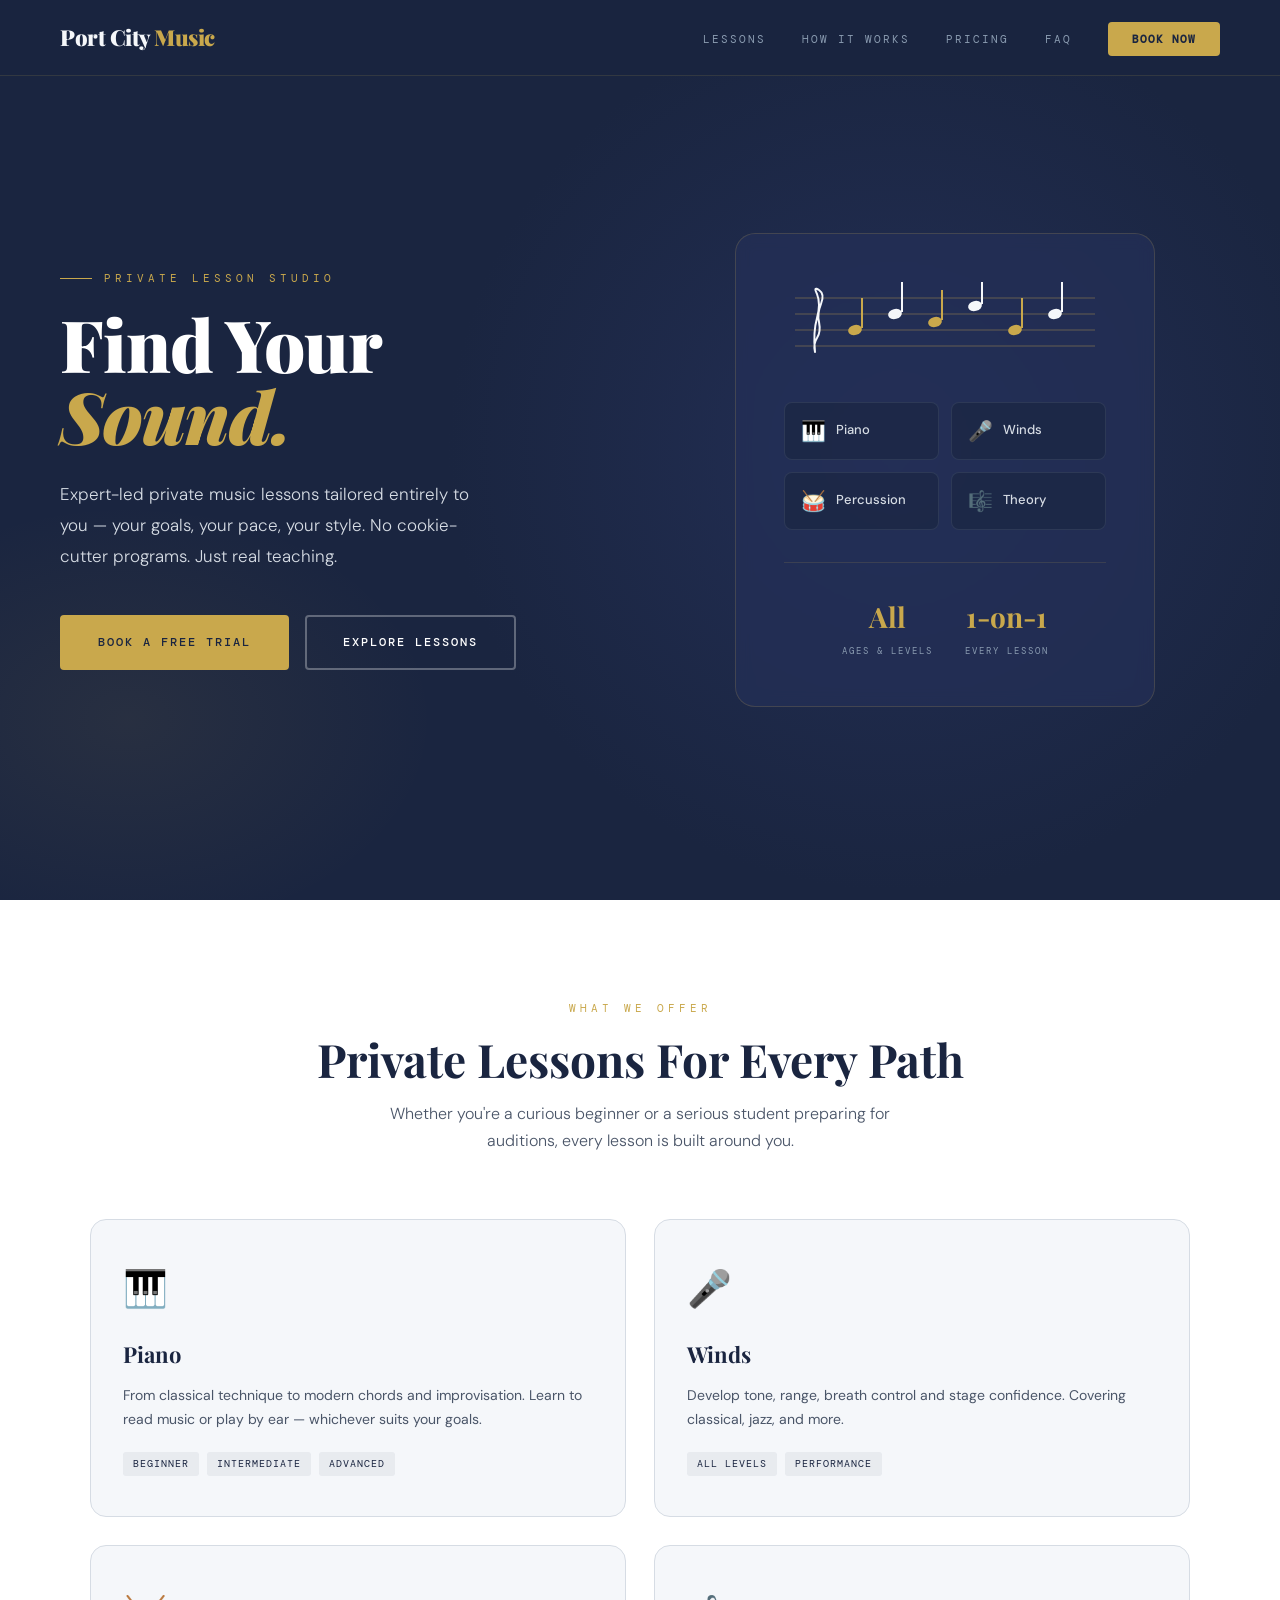
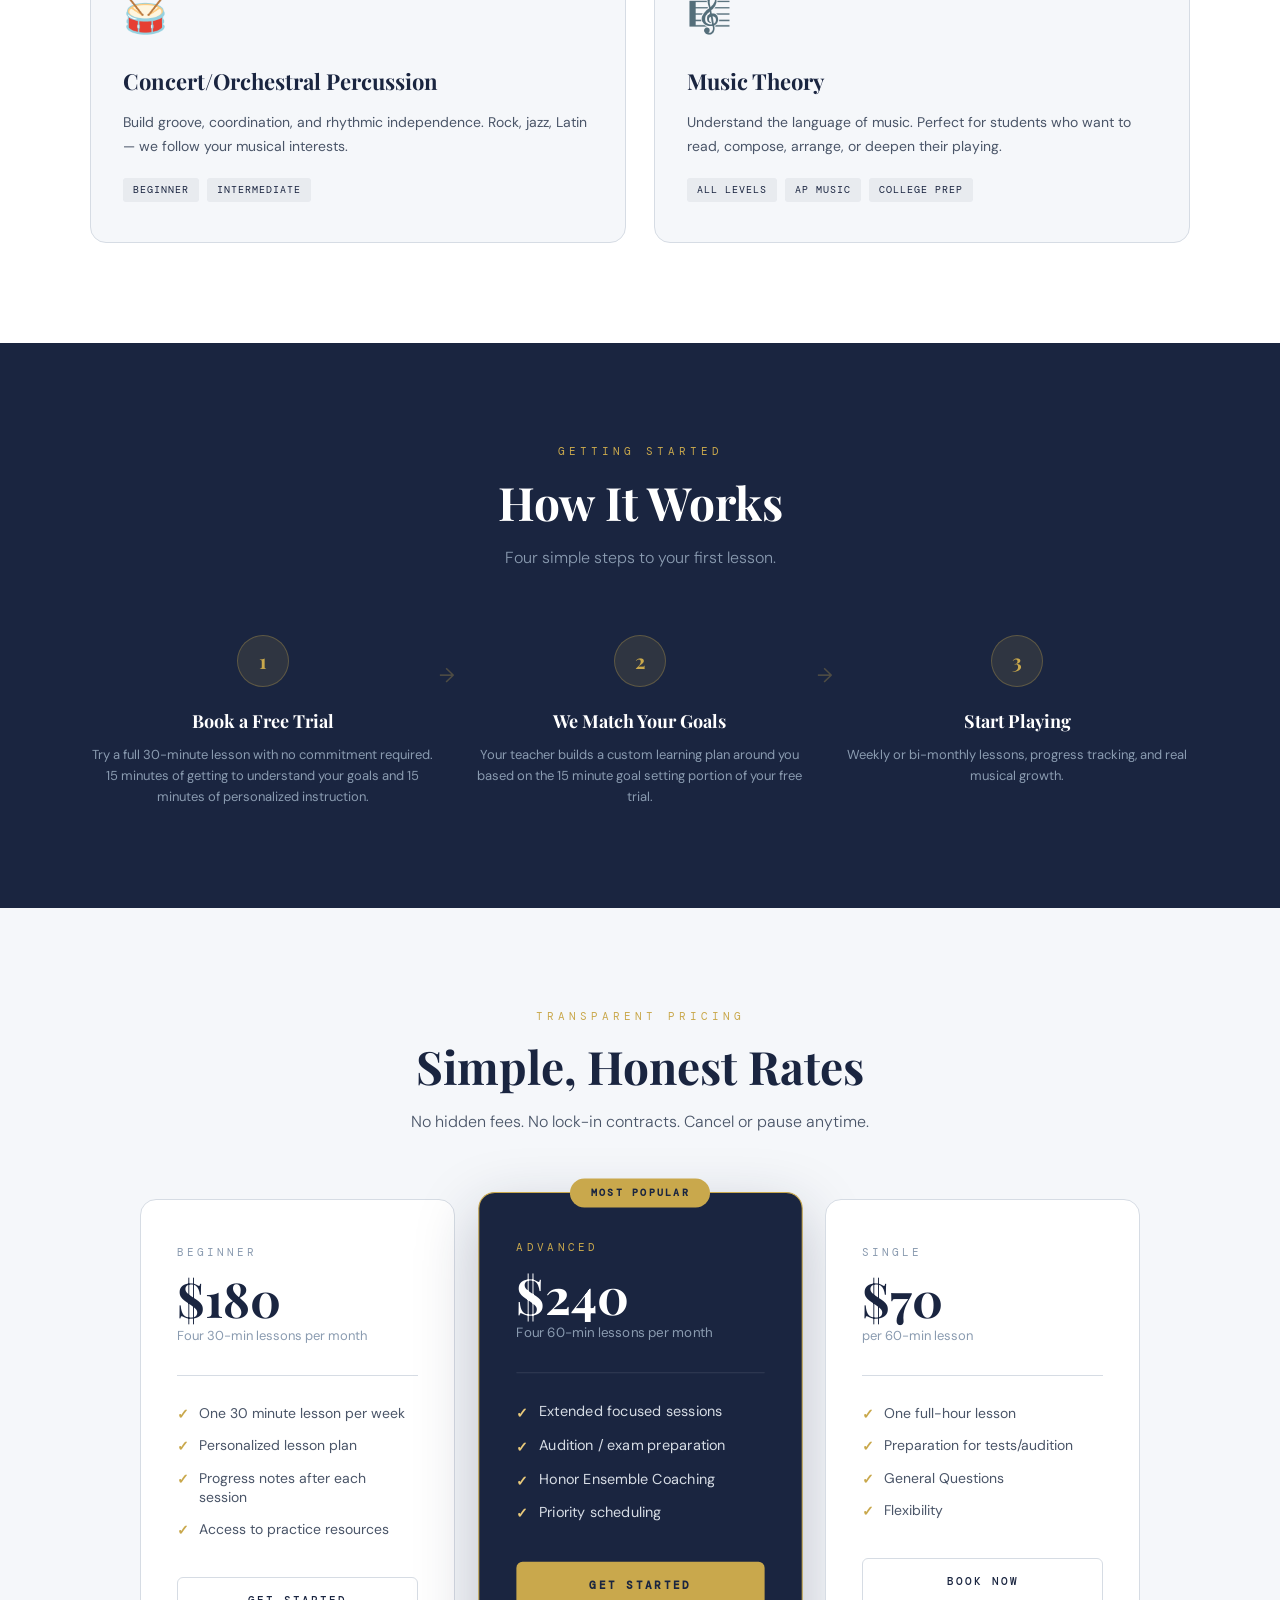
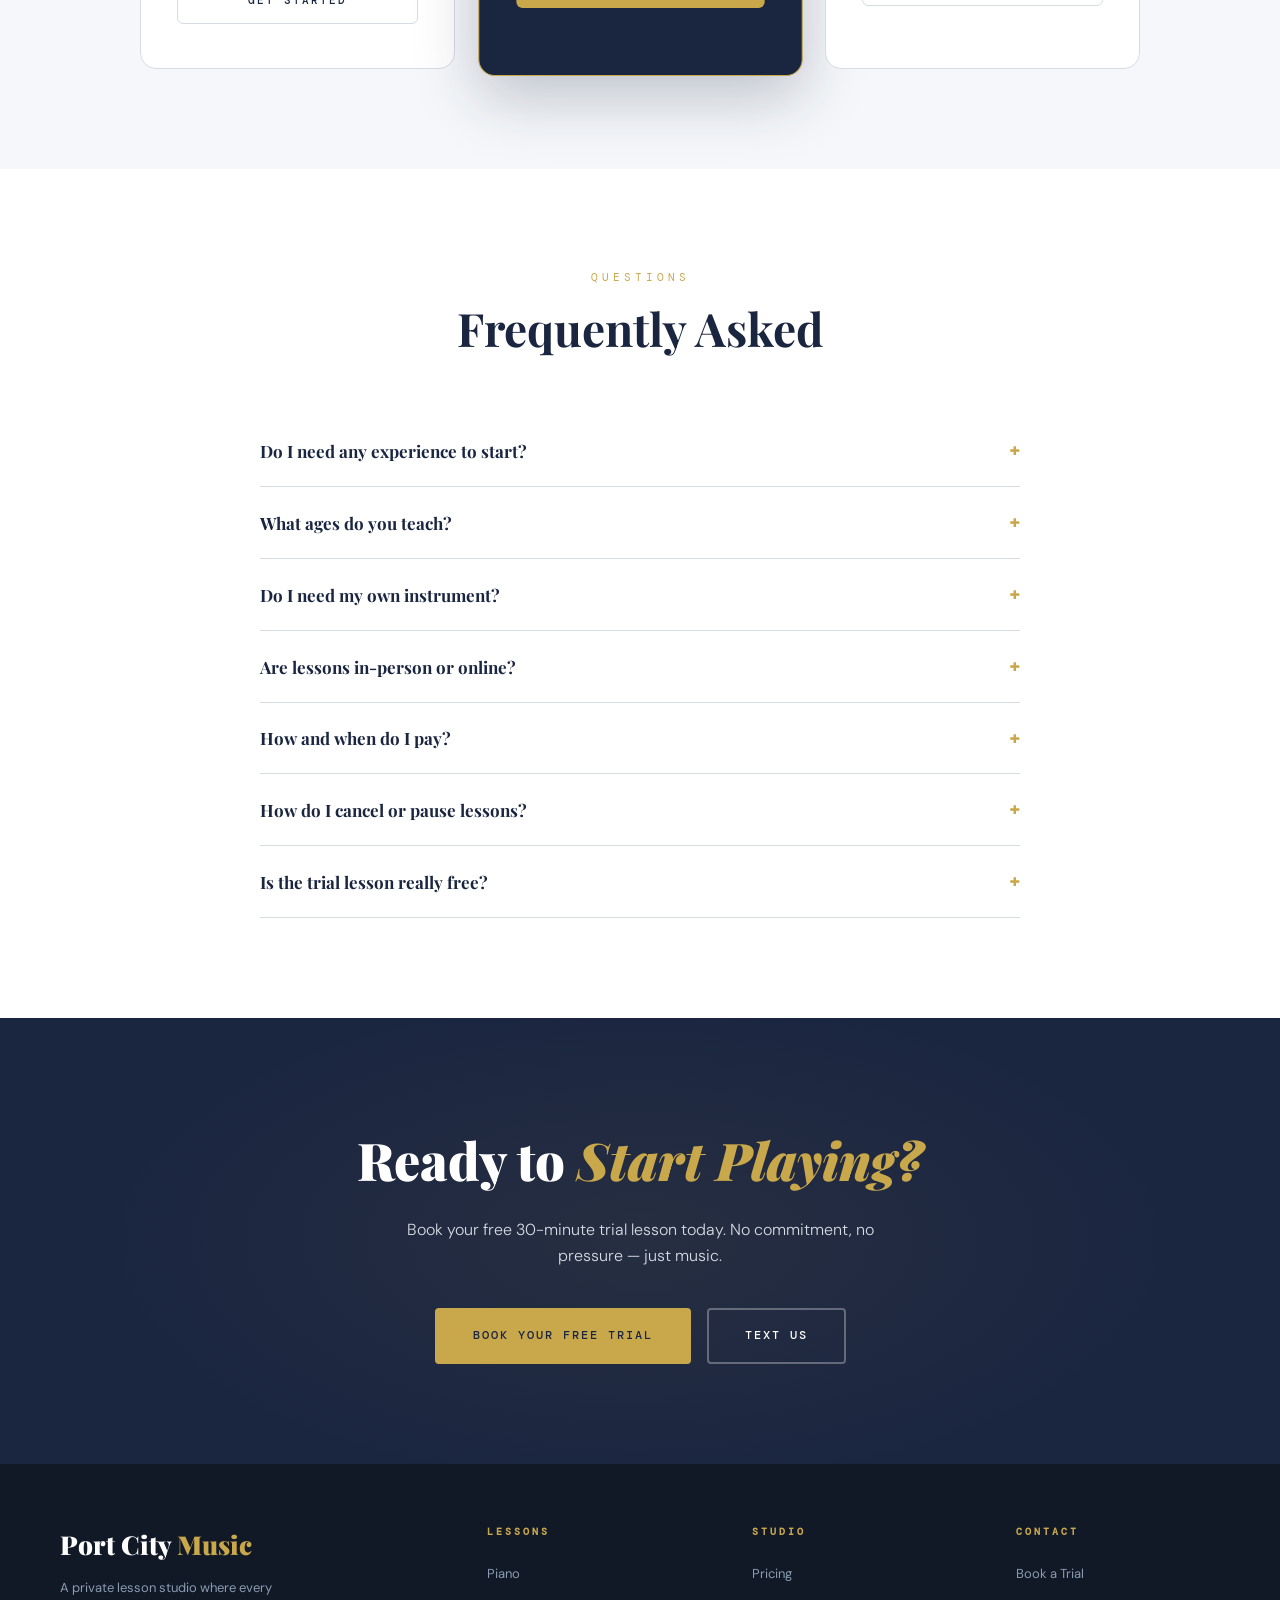
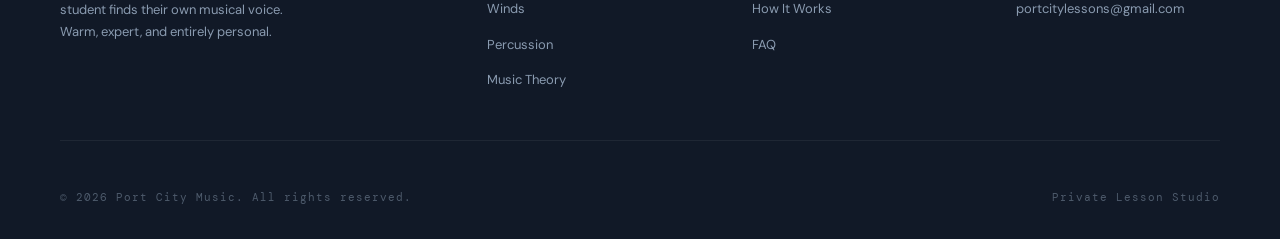
==== commit 0c5d7e4f: "Add payment FAQ and update cancellation policy Added a new FAQ about payment methods and updated the" ====
--- a/index.html
+++ b/index.html
@@ -1155,8 +1155,12 @@
       <div class="faq-a">We offer both. In-person lessons take place in Stockton and are recommended. Online lessons are conducted over Zoom, Google Meet or FaceTime video calls should you prefer.</div>
     </div>
     <div class="faq-item">
+      <div class="faq-q" onclick="toggleFaq(this)">How and when do I pay? <span class="toggle">+</span></div>
+      <div class="faq-a">Cash can be paid at the beginning of each lesson. If paying digitally, full payment for the entire month will be due by the 5th. This will ensure your lesson times will reserved for the entire month. We accept digital payments via Apple Cash, Venmo and Zelle. </div>
+    </div>
+     <div class="faq-item">
       <div class="faq-q" onclick="toggleFaq(this)">How do I cancel or pause lessons? <span class="toggle">+</span></div>
-      <div class="faq-a">Just let us know 72 hours in advance and the lesson can be rescheduled. We don't believe in locking people into contracts. Life happens — we get it. You can pause for up to 4 weeks. Lessons cancelled within 72 hours of scheduled lesson time will have a $25 cancellation fee and will not be rescheduled</div>
+      <div class="faq-a">Just let us know 72 hours in advance and the lesson can be rescheduled. We don't believe in locking people into contracts. Life happens — we get it. Lessons cancelled within 72 hours of scheduled lesson time will have a $25 cancellation fee and will not be rescheduled.</div>
     </div>
     <div class="faq-item">
       <div class="faq-q" onclick="toggleFaq(this)">Is the trial lesson really free? <span class="toggle">+</span></div>
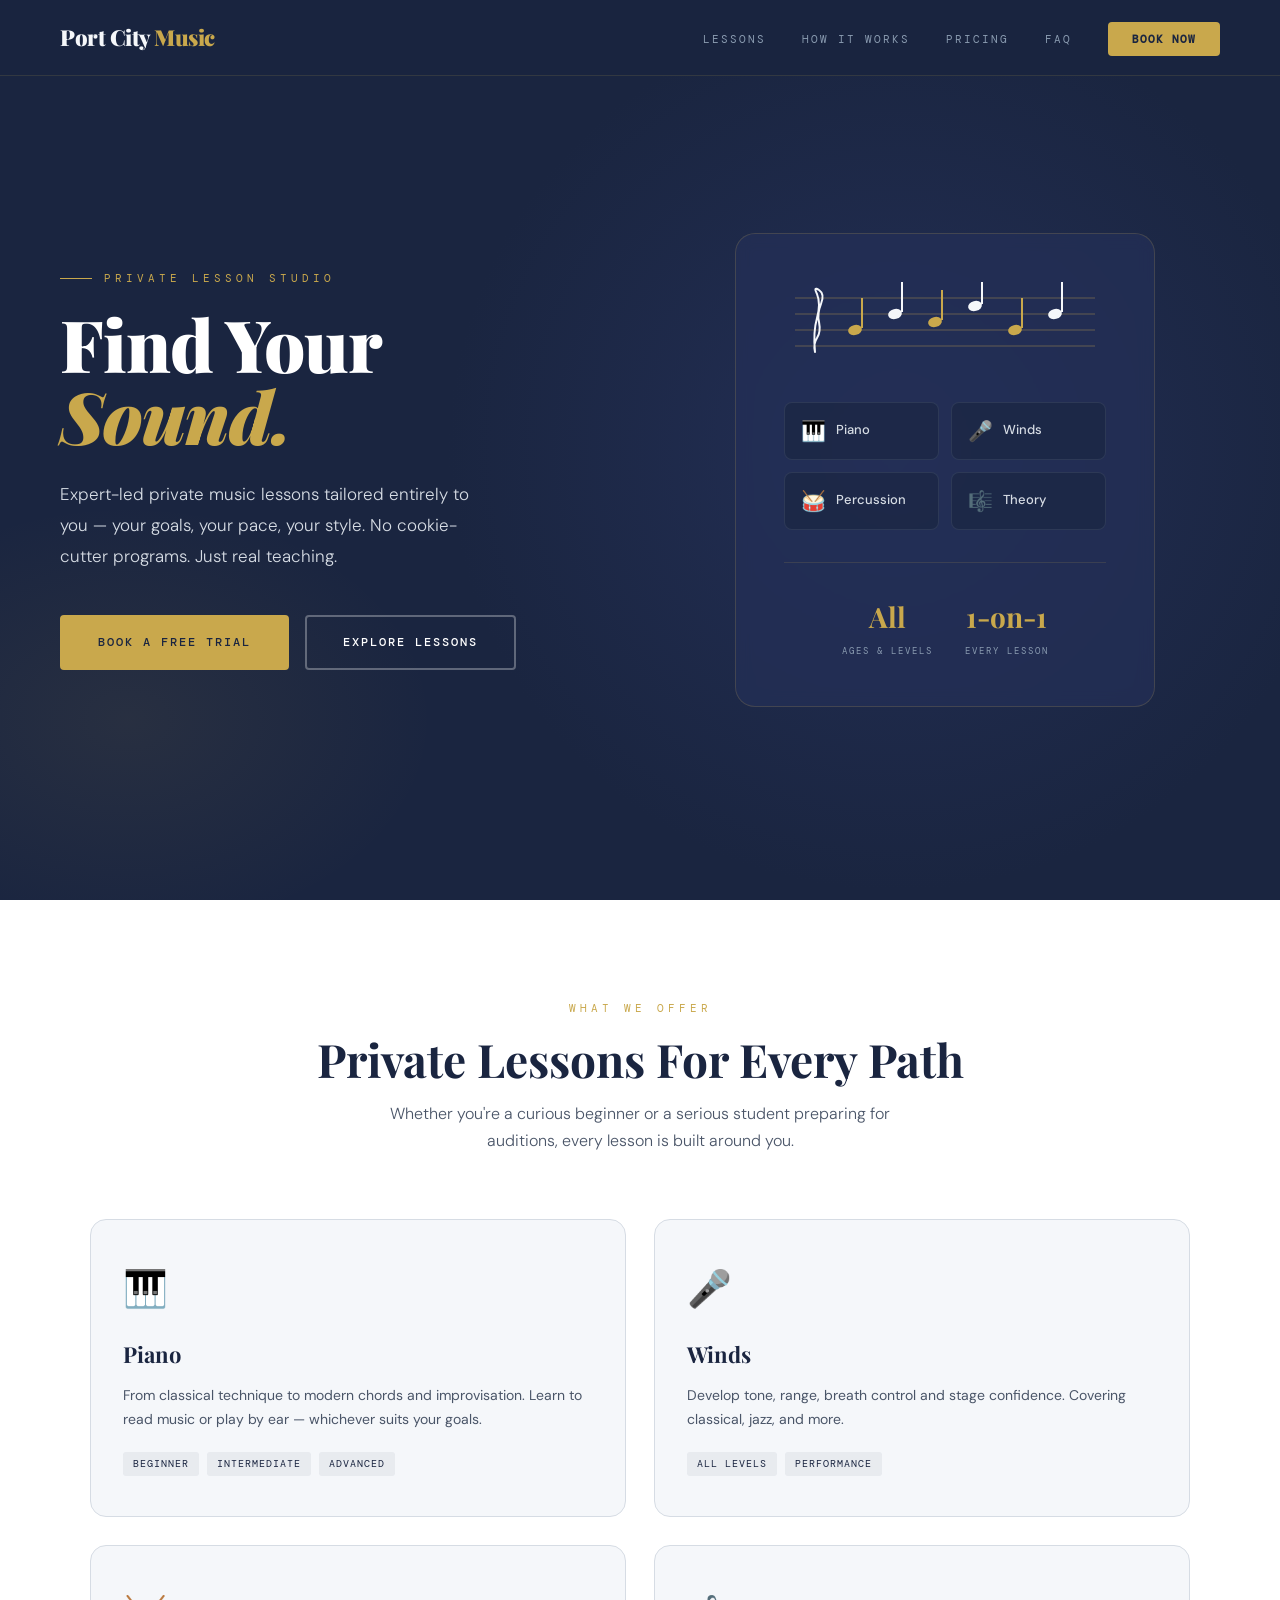
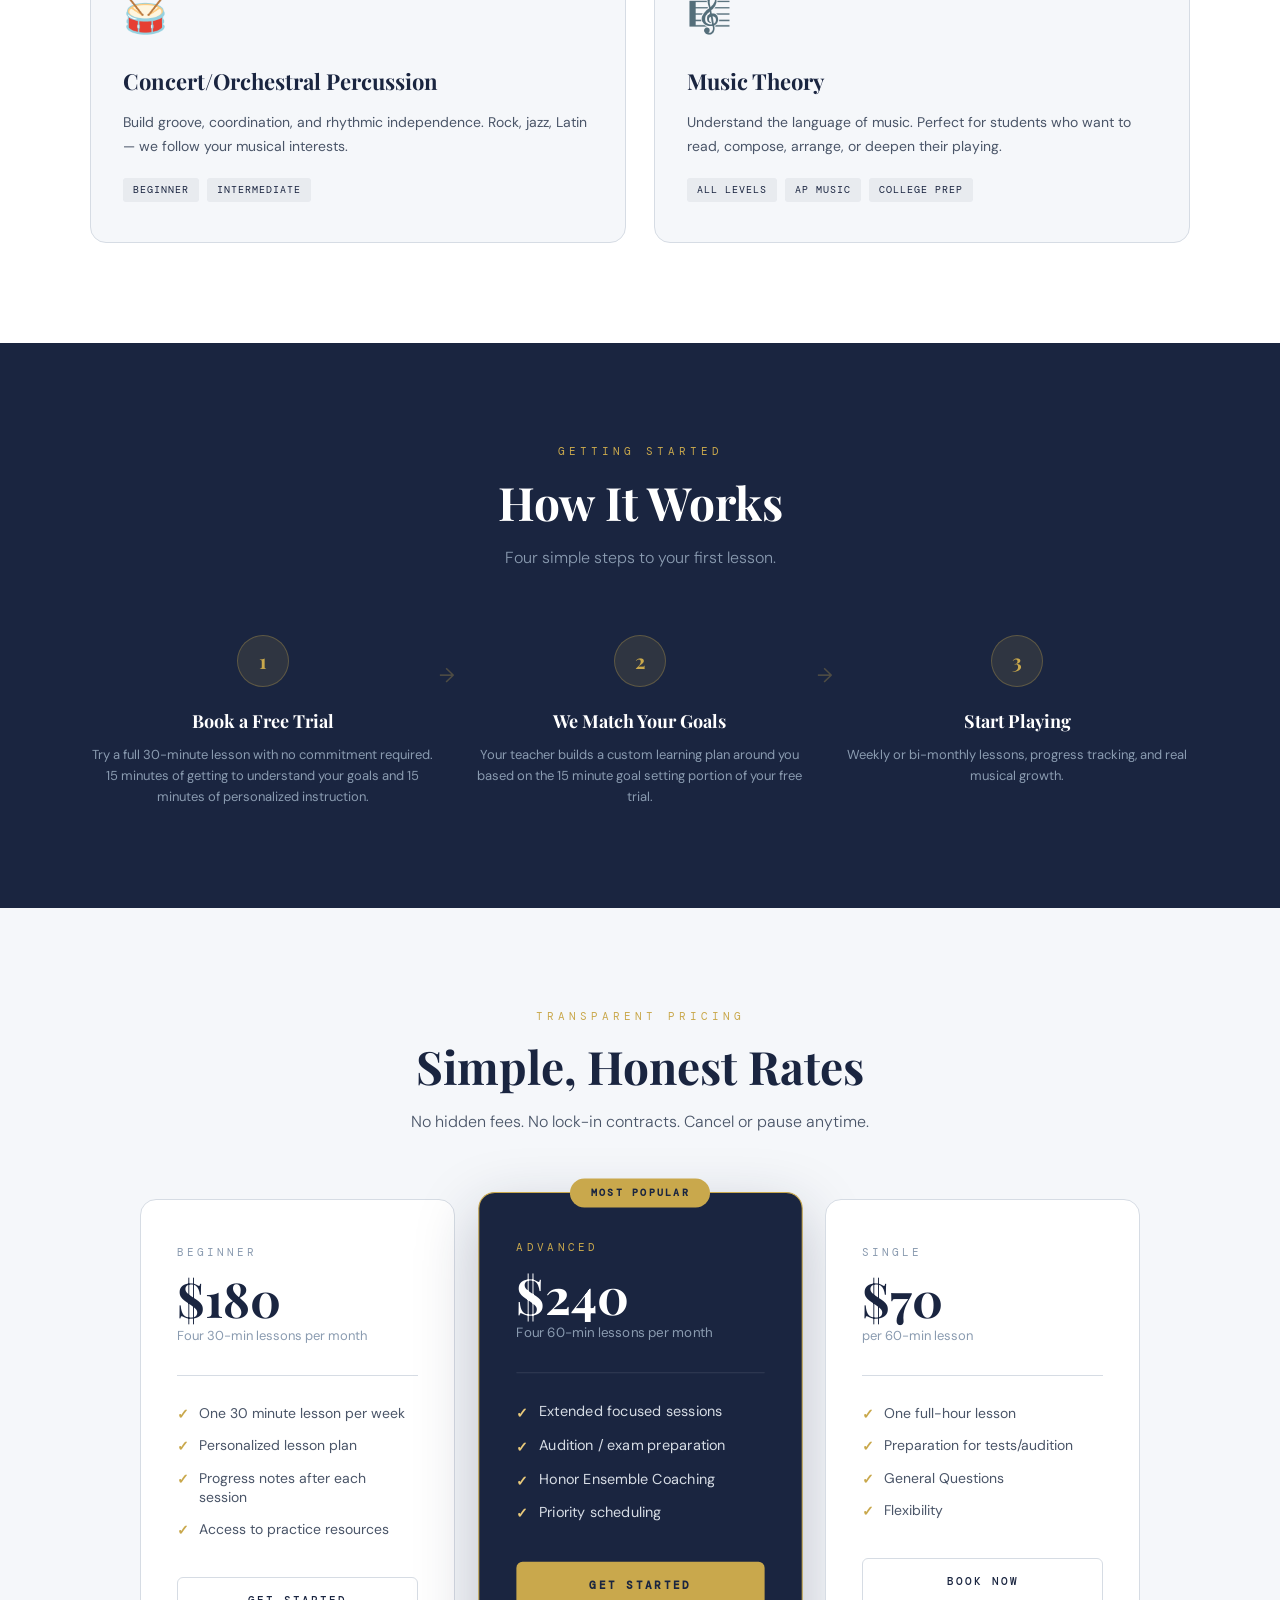
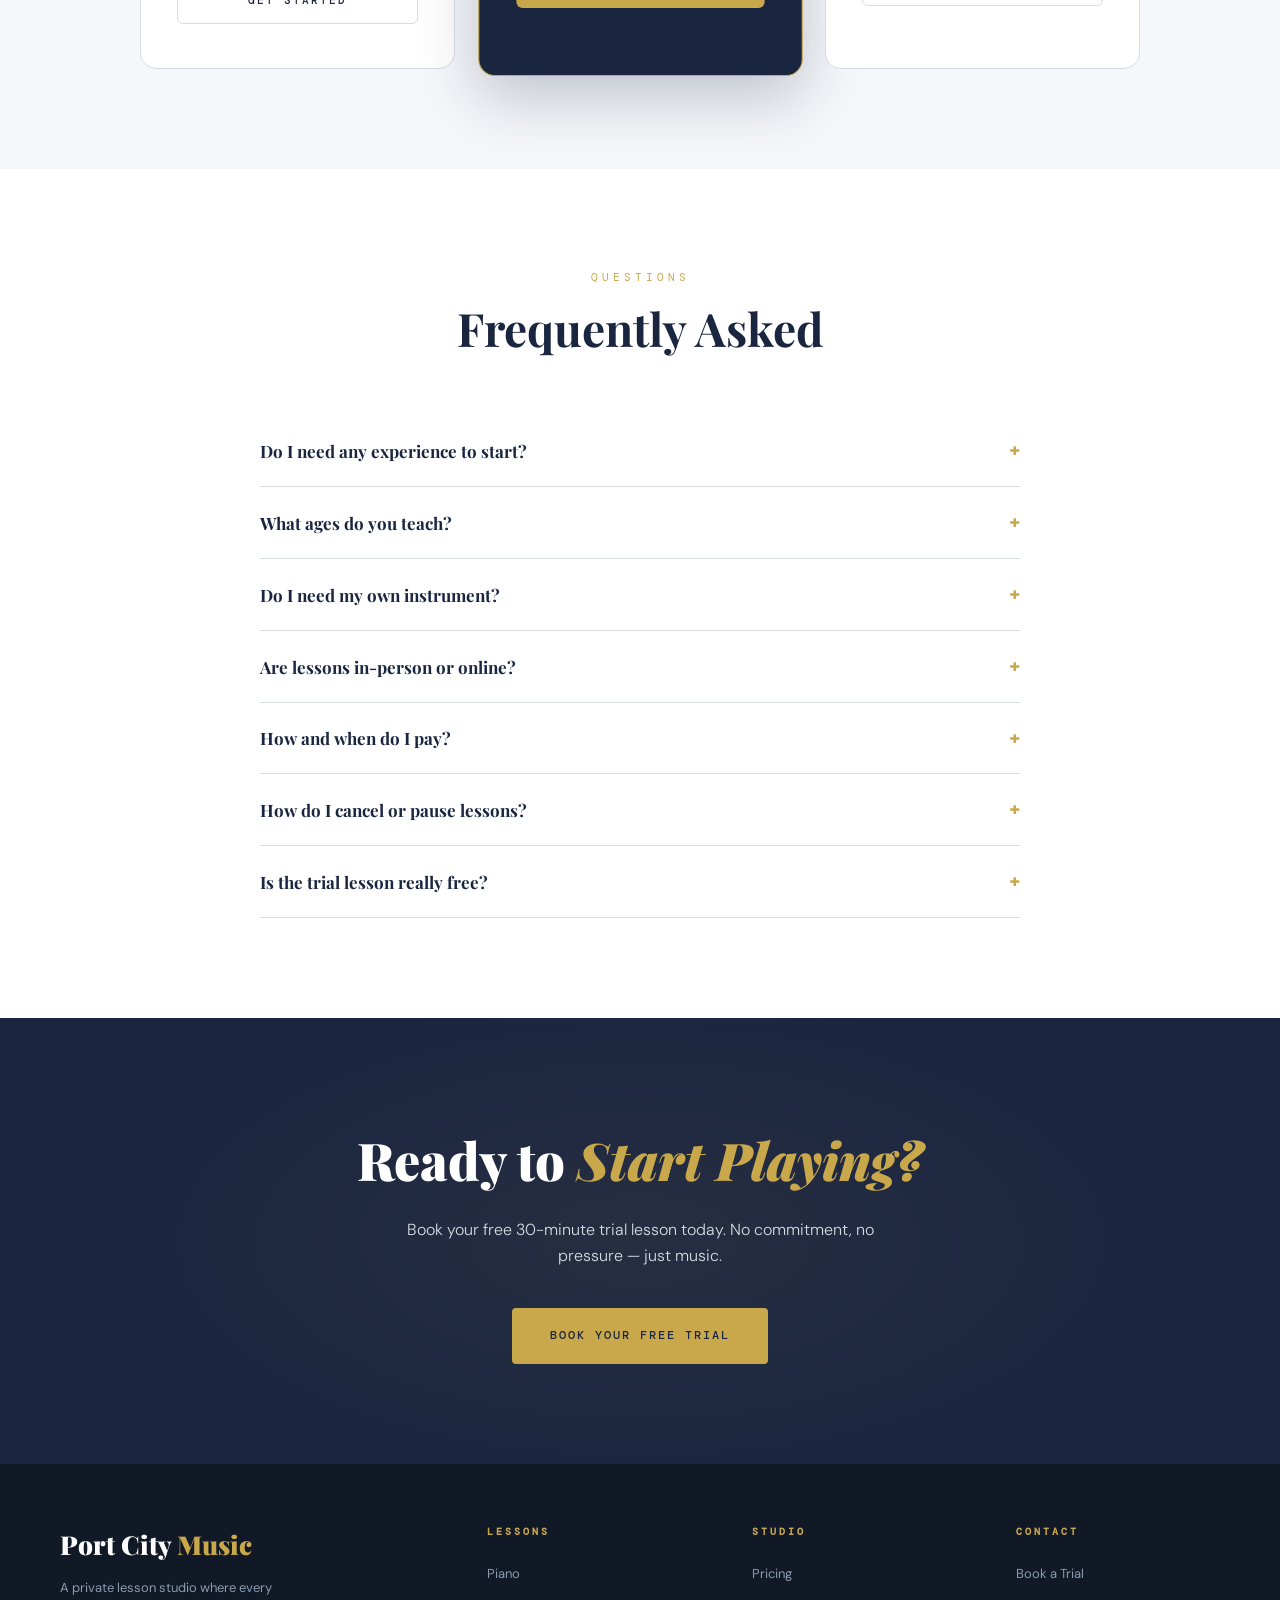
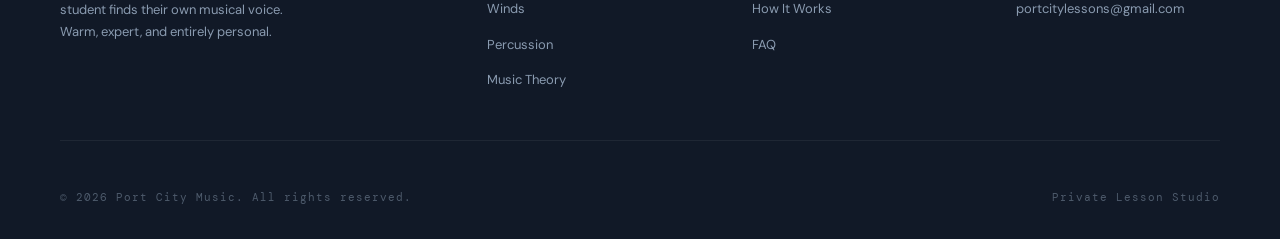
==== commit 1b39c3fc: "Comment out 'Text Us' link in index.html Comment out the 'Text Us' link in the call-to-action sectio" ====
--- a/index.html
+++ b/index.html
@@ -1175,7 +1175,7 @@
   <p>Book your free 30-minute trial lesson today. No commitment, no pressure — just music.</p>
   <div class="cta-buttons">
     <a href="booking.html" class="btn-primary">Book Your Free Trial</a>
-    <a href="tel:+12096012822" class="btn-outline">Text Us</a>
+    <!-- <a href="tel:+12096012822" class="btn-outline">Text Us</a> -->
   </div>
 </section>
 
